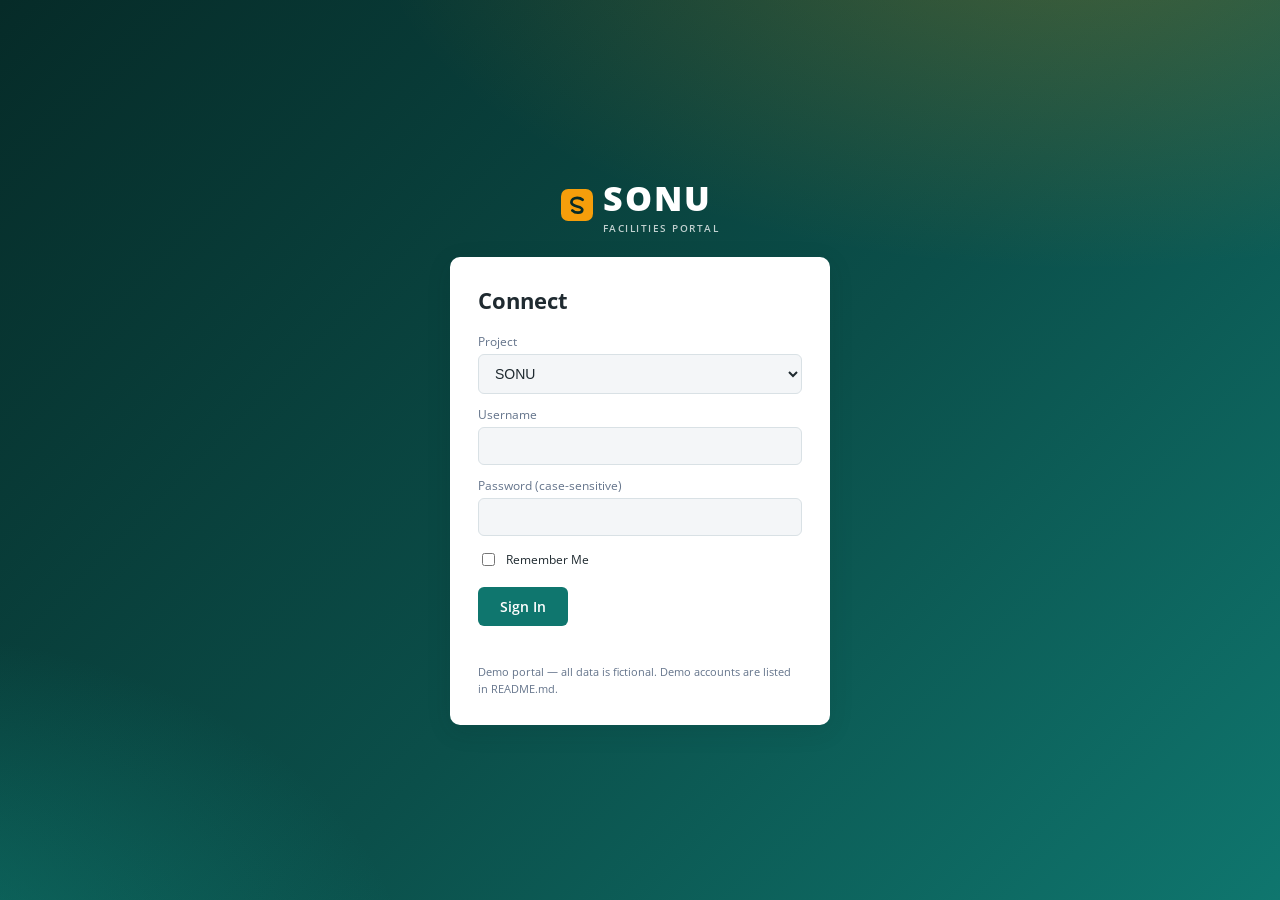
==== index.html @ e7ce3eee "SONU Facilities Portal: front-end, Node/SQLite backend, admin module, Docker - Contractor facilities" ====
<!doctype html>
<html lang="en">
<head>
<meta charset="utf-8">
<meta name="viewport" content="width=device-width, initial-scale=1">
<title>SONU Facilities Portal — Sign In</title>
<link rel="icon" href="assets/favicon.svg" type="image/svg+xml">
<link rel="preconnect" href="https://fonts.googleapis.com">
<link href="https://fonts.googleapis.com/css2?family=Open+Sans:wght@400;600;700;800&display=swap" rel="stylesheet">
<link rel="stylesheet" href="css/sonu.css">
<script>try{var t=localStorage.getItem('sonu_theme');if(t)document.documentElement.dataset.theme=t;}catch(e){}</script>
</head>
<body>
<div class="login-page">
  <div class="login-wrap">
    <div class="brand">
      <svg viewBox="0 0 40 40"><rect width="40" height="40" rx="9" fill="#f59e0b"/><path d="M27 13.5c-1.6-1.6-4-2.5-6.8-2.5-4.2 0-7.2 2.2-7.2 5.6 0 6.6 13.6 4 13.6 9.4 0 2.2-2.2 3.6-5.4 3.6-2.8 0-5.2-1-7-2.8" fill="none" stroke="#062b28" stroke-width="3.4" stroke-linecap="round"/></svg>
      <span>SONU<small>FACILITIES PORTAL</small></span>
    </div>
    <form class="login-card" id="loginForm" autocomplete="on">
      <h1>Connect</h1>
      <label for="project">Project</label>
      <select id="project"><option value="SONU">SONU</option><option value="SONU-TRAINING">SONU Training</option></select>
      <label for="username">Username</label>
      <input id="username" autocomplete="username" required>
      <label for="password">Password (case-sensitive)</label>
      <input id="password" type="password" autocomplete="current-password" required>
      <label class="remember"><input type="checkbox" id="remember"> Remember Me</label>
      <button class="btn-primary" type="submit">Sign In</button>
      <div class="err" id="err"></div>
      <div class="hint">Demo portal — all data is fictional. Demo accounts are listed in README.md.</div>
    </form>
  </div>
</div>
<script src="js/data.js"></script>
<script>
document.getElementById('loginForm').addEventListener('submit', function (e) {
  e.preventDefault();
  var u = document.getElementById('username').value.trim(), p = document.getElementById('password').value;
  var r = DB.login(u, p, document.getElementById('project').value);
  if (!r.ok) { document.getElementById('err').textContent = (r.body && r.body.error) || 'Sign-in failed.'; return; }
  sessionStorage.setItem('sonu_user', JSON.stringify(r.body.user));
  try { if (document.getElementById('remember').checked) localStorage.setItem('sonu_remember', r.body.user.username); else localStorage.removeItem('sonu_remember'); } catch (e) {}
  location.href = 'app.html';
});
try { var rem = localStorage.getItem('sonu_remember'); if (rem) { document.getElementById('username').value = rem; document.getElementById('remember').checked = true; } } catch (e) {}
fetch('/api/auth/me').then(function (r) { if (r.ok) location.replace('app.html'); }).catch(function () {});
</script>
</body>
</html>
---- css/sonu.css ----
/* SONU Facilities Portal — design tokens + components */
:root {
  --brand: #0f766e;          /* teal */
  --brand-dark: #0b4f4a;
  --brand-ink: #062b28;      /* sidebar */
  --brand-ink-2: #0a3b37;
  --accent: #f59e0b;         /* amber (primary filter button) */
  --bg: #f4f6f8;
  --panel: #ffffff;
  --panel-head: #e3eef0;
  --line: #d9e1e5;
  --text: #1f2a30;
  --muted: #64748b;
  --link: #0e7490;
  --danger: #dc2626;
  --warn: #ea8a0c;
  --info: #2563eb;
  --ok: #16a34a;
  --row-hover: #f0f9f8;
  --radius: 6px;
  --shadow: 0 6px 24px rgba(6, 43, 40, .12);
  --font: "Open Sans", "Segoe UI", system-ui, -apple-system, sans-serif;
}
@media (prefers-color-scheme: dark) {
  :root:not([data-theme="light"]) {
    --bg: #0e1517; --panel: #152024; --panel-head: #1c2d31; --line: #2a3b40;
    --text: #e2e8ea; --muted: #94a3ab; --link: #5eead4; --row-hover: #1b2a2e;
  }
}
:root[data-theme="dark"] {
  --bg: #0e1517; --panel: #152024; --panel-head: #1c2d31; --line: #2a3b40;
  --text: #e2e8ea; --muted: #94a3ab; --link: #5eead4; --row-hover: #1b2a2e;
}

* { box-sizing: border-box; }
html, body { margin: 0; height: 100%; }
body { font-family: var(--font); font-size: 13px; color: var(--text); background: var(--bg); }
a { color: var(--link); text-decoration: none; cursor: pointer; }
a:hover { text-decoration: underline; }
button { font-family: inherit; }

/* ---------- Brand mark ---------- */
.brand { display: flex; align-items: center; gap: 10px; color: #fff; font-weight: 800; letter-spacing: 2px; font-size: 26px; }
.brand svg { width: 32px; height: 32px; flex: none; }
.brand small { display: block; font-size: 10px; letter-spacing: 1.5px; font-weight: 600; opacity: .75; }

/* ---------- Login ---------- */
.login-page {
  min-height: 100%; display: flex; align-items: center; justify-content: center; padding: 24px 16px;
  background:
    radial-gradient(1200px 600px at 85% -10%, rgba(245,158,11,.25), transparent 60%),
    radial-gradient(900px 600px at -10% 110%, rgba(20,184,166,.35), transparent 60%),
    linear-gradient(135deg, #062b28 0%, #0b4f4a 55%, #0f766e 100%);
}
.login-wrap { width: 100%; max-width: 380px; }
.login-wrap .brand { justify-content: center; margin-bottom: 22px; font-size: 34px; }
.login-card { background: var(--panel); border-radius: 10px; padding: 28px; box-shadow: var(--shadow); }
.login-card h1 { margin: 0 0 18px; font-size: 22px; }
.login-card label { display: block; font-size: 12px; color: var(--muted); margin: 12px 0 4px; }
.login-card input, .login-card select { width: 100%; padding: 10px 12px; border: 1px solid var(--line); border-radius: var(--radius); background: var(--bg); color: var(--text); font-size: 14px; }
.login-card .remember { display: flex; gap: 8px; align-items: center; margin: 14px 0 18px; color: var(--text); }
.login-card .remember input { width: auto; }
.login-card .err { color: var(--danger); font-size: 12px; min-height: 16px; margin-top: 8px; }
.login-card .hint { color: var(--muted); font-size: 11px; margin-top: 14px; line-height: 1.5; }
.btn-primary { background: var(--brand); color: #fff; border: 0; border-radius: var(--radius); padding: 10px 22px; font-weight: 600; cursor: pointer; font-size: 14px; }
.btn-primary:hover { background: var(--brand-dark); }

/* ---------- Shell ---------- */
.shell { display: flex; height: 100vh; overflow: hidden; }
.sidebar { width: 220px; flex: none; background: var(--brand-ink); color: #dbeae8; display: flex; flex-direction: column; position: relative; z-index: 30; transition: width .2s; }
.sidebar .brand { padding: 14px 16px; font-size: 24px; }
.side-nav { flex: 1; overflow-y: auto; padding-top: 6px; }
.side-item { display: flex; align-items: center; gap: 12px; padding: 11px 16px; cursor: pointer; font-weight: 600; font-size: 13px; color: #e6f2f0; border-left: 3px solid transparent; }
.side-item:hover { background: var(--brand-ink-2); }
.side-item.active { background: var(--brand); border-left-color: var(--accent); }
.side-item .ico { width: 18px; height: 18px; flex: none; opacity: .9; }
.side-item .lbl { flex: 1; line-height: 1.25; }
.side-item .chev { opacity: .6; }
.side-foot { border-top: 1px solid rgba(255,255,255,.08); }
.side-foot button { width: 100%; background: var(--brand-ink-2); color: #fff; border: 0; padding: 12px; cursor: pointer; font-size: 16px; }
.shell.collapsed .sidebar { width: 58px; }
.shell.collapsed .sidebar .lbl, .shell.collapsed .sidebar .chev, .shell.collapsed .sidebar .brand span { display: none; }

/* drawers */
.drawer { position: absolute; top: 0; bottom: 0; left: 100%; width: 280px; background: #eef3f4; color: var(--text); box-shadow: var(--shadow); display: none; flex-direction: column; overflow-y: auto; }
.drawer.open { display: flex; }
.drawer.tasks { left: calc(100% + 280px); background: var(--panel); width: 300px; }
.drawer h3 { margin: 0; padding: 18px 16px 10px; font-size: 13px; color: var(--muted); font-weight: 600; }
.drawer .d-item { display: flex; align-items: center; gap: 10px; padding: 10px 16px; cursor: pointer; }
.drawer .d-item:hover, .drawer .d-item.active { background: #fff; }
.drawer .d-item .sq { width: 12px; height: 12px; border-radius: 2px; background: var(--accent); flex: none; }
.drawer .d-item .t { flex: 1; }
.drawer .t-group { padding: 14px 16px 4px; font-size: 11px; font-weight: 700; text-transform: uppercase; letter-spacing: .5px; color: var(--muted); }
.drawer .t-item { display: flex; align-items: center; gap: 10px; padding: 8px 16px; cursor: pointer; }
.drawer .t-item:hover { background: var(--row-hover); }
.drawer .t-item .tico { width: 26px; height: 26px; border-radius: 4px; background: #5b9bd5; color: #fff; display: grid; place-items: center; flex: none; font-size: 13px; }
.drawer .t-item .t { flex: 1; }
.drawer .star { background: none; border: 0; cursor: pointer; font-size: 16px; color: #b8c2c8; padding: 0 2px; }
.drawer .star.on { color: var(--accent); }
.drawer .search-box { margin: 0 16px 8px; padding: 9px 10px; border: 1px solid var(--line); border-radius: var(--radius); width: calc(100% - 32px); }
.drawer .empty { padding: 10px 16px; color: var(--muted); }
:root[data-theme="dark"] .drawer, :root:not([data-theme="light"]) .drawer { }
@media (prefers-color-scheme: dark) { :root:not([data-theme="light"]) .drawer { background: #1a272b; } :root:not([data-theme="light"]) .drawer .d-item:hover, :root:not([data-theme="light"]) .drawer .d-item.active { background: var(--panel); } }

.main { flex: 1; display: flex; flex-direction: column; min-width: 0; }
.topbar { height: 56px; flex: none; background: var(--panel); border-bottom: 1px solid var(--line); display: flex; align-items: center; padding: 0 16px; gap: 12px; }
.topbar .crumb { flex: 1; font-size: 13px; color: var(--muted); white-space: nowrap; overflow: hidden; text-overflow: ellipsis; }
.topbar .crumb b { color: var(--text); }
.topbar .org { font-weight: 800; color: var(--brand); letter-spacing: 1px; }
.icon-btn { width: 32px; height: 32px; border-radius: 50%; border: 0; background: var(--brand); color: #fff; cursor: pointer; font-weight: 700; display: grid; place-items: center; }
.icon-btn.ghost { background: transparent; color: var(--brand); border: 2px solid var(--brand); }
.menu-pop { position: absolute; right: 12px; top: 52px; background: var(--panel); border: 1px solid var(--line); border-radius: var(--radius); box-shadow: var(--shadow); min-width: 200px; z-index: 50; display: none; }
.menu-pop.open { display: block; }
.menu-pop .who { padding: 12px 14px; border-bottom: 1px solid var(--line); }
.menu-pop .who small { color: var(--muted); display: block; }
.menu-pop a { display: block; padding: 10px 14px; color: var(--text); }
.menu-pop a:hover { background: var(--row-hover); text-decoration: none; }
.content { flex: 1; overflow: auto; position: relative; }

/* ---------- Views ---------- */
.view { padding: 0 0 24px; min-height: 100%; background: var(--panel); }
.view-head { display: flex; align-items: center; padding: 12px 16px; gap: 10px; }
.view-head h2 { margin: 0; font-size: 18px; flex: 1; }
.view-head .tools button { background: none; border: 0; color: var(--muted); cursor: pointer; font-size: 15px; padding: 2px 4px; }
.panel { border-top: 1px solid var(--line); }
.panel-head { background: var(--panel-head); display: flex; align-items: center; gap: 8px; padding: 6px 16px; min-height: 36px; flex-wrap: wrap; }
.panel-head .ttl { font-weight: 700; margin-right: 10px; }
.panel-head .sp { flex: 1; }
.btn { background: var(--panel); border: 1px solid var(--line); border-radius: 4px; padding: 5px 12px; cursor: pointer; color: var(--text); font-size: 12px; font-weight: 600; }
.btn:hover { border-color: var(--brand); color: var(--brand); }
.btn.primary { background: var(--brand); color: #fff; border-color: var(--brand); }
.btn.primary:hover { background: var(--brand-dark); color: #fff; }
.btn.accent { background: var(--accent); color: #fff; border-color: var(--accent); }
.btn.green { background: #22c55e; border-color: #22c55e; color: #fff; }
.filter-grid { display: grid; grid-template-columns: repeat(auto-fill, minmax(300px, 1fr)); gap: 8px 18px; padding: 12px 16px; }
.fld { display: flex; align-items: center; gap: 8px; }
.fld > label { width: 150px; flex: none; text-align: right; color: var(--muted); font-size: 12px; }
.fld .ctl { flex: 1; display: flex; gap: 6px; align-items: center; min-width: 0; }
.fld input, .fld select, .fld textarea { width: 100%; min-width: 0; padding: 5px 7px; border: 1px solid var(--line); border-radius: 3px; background: var(--panel); color: var(--text); font-family: inherit; font-size: 12px; }
.fld input[type=checkbox] { width: auto; }
.fld .ro { padding: 5px 0; font-weight: 600; }
.fld .req { color: var(--danger); }
.legend { padding: 8px 16px; font-weight: 700; line-height: 1.6; }
.legend .r { color: var(--danger); } .legend .o { color: var(--warn); } .legend .b { color: var(--info); }
.index-bar { padding: 6px 16px; font-size: 12px; }
.index-bar a { margin-right: 6px; font-weight: 700; }
.index-bar a.on { color: var(--text); text-decoration: underline; }
.index-bar sup { color: var(--muted); font-weight: 400; }
.grid-wrap { overflow: auto; max-height: 62vh; }
table.grid { width: 100%; border-collapse: collapse; font-size: 12px; }
table.grid th { position: sticky; top: 0; background: var(--panel); text-align: left; padding: 8px 10px 4px; font-weight: 700; border-bottom: 1px solid var(--line); white-space: nowrap; cursor: pointer; z-index: 1; vertical-align: bottom; }
table.grid tr.frow th { top: 32px; padding: 4px 10px 8px; cursor: default; }
table.grid th input { width: 100%; min-width: 70px; padding: 4px; border: 1px solid var(--line); border-radius: 3px; background: var(--panel); color: var(--text); }
table.grid td { padding: 8px 10px; border-bottom: 1px solid var(--line); white-space: nowrap; max-width: 320px; overflow: hidden; text-overflow: ellipsis; }
table.grid td.num { text-align: right; }
table.grid tbody tr:hover { background: var(--row-hover); }
table.grid tr.row-red td { color: var(--danger); }
table.grid tr.row-orange td { color: var(--warn); }
table.grid tr.row-blue td { color: var(--info); }
table.grid tr.row-green td { background: rgba(34,197,94,.12); }
table.grid .acts a { margin-right: 14px; }
.badge { display: inline-block; padding: 2px 8px; border-radius: 10px; font-size: 11px; font-weight: 700; background: #e2e8f0; color: #334155; }
.badge.ok { background: #dcfce7; color: #166534; } .badge.warn { background: #fef3c7; color: #92400e; }
.badge.bad { background: #fee2e2; color: #991b1b; } .badge.info { background: #dbeafe; color: #1e40af; }
.pager { display: flex; gap: 12px; align-items: center; padding: 8px 16px; font-size: 12px; color: var(--muted); }
.pager a { font-weight: 700; }
.pager a.dis { color: var(--muted); pointer-events: none; }
.noresults { padding: 18px 16px; color: var(--muted); }

/* tabs */
.tabs { display: flex; background: var(--panel-head); border-bottom: 1px solid var(--line); overflow-x: auto; }
.tabs .tab { padding: 10px 18px; cursor: pointer; font-weight: 600; color: var(--muted); border-bottom: 3px solid transparent; white-space: nowrap; }
.tabs .tab.on { background: var(--panel); color: var(--text); border-bottom-color: var(--accent); }
.tabs .tab.dis { opacity: .45; cursor: not-allowed; }

/* form */
.form-sec .panel-head { margin-top: 0; }
.form-grid { display: grid; grid-template-columns: repeat(auto-fill, minmax(340px, 1fr)); gap: 10px 24px; padding: 14px 16px; }
.form-grid .fld.wide { grid-column: 1 / -1; }
.form-grid textarea { min-height: 70px; }

/* charts */
.chart-box { padding: 16px; height: 460px; position: relative; }
.kpis { display: grid; grid-template-columns: repeat(auto-fill, minmax(170px, 1fr)); gap: 12px; padding: 16px; }
.kpi { border: 1px solid var(--line); border-radius: 8px; padding: 14px; }
.kpi b { display: block; font-size: 24px; color: var(--brand); }
.kpi span { color: var(--muted); font-size: 12px; }

/* home */
.home-bar { display: flex; flex-wrap: wrap; gap: 8px; padding: 14px 16px 10px; background: var(--panel); }
.home-bar select { padding: 7px 10px; border: 1px solid var(--line); border-radius: 3px; min-width: 130px; background: var(--panel); color: var(--text); }
.home-bar .btn { padding: 7px 12px; }
#map { height: 300px; }
.catalog { display: grid; grid-template-columns: repeat(auto-fill, minmax(220px, 1fr)); gap: 14px; padding: 16px; }
.cat-card { border: 1px solid var(--line); border-radius: 10px; padding: 18px; cursor: pointer; background: var(--panel); transition: .15s; }
.cat-card:hover { border-color: var(--brand); box-shadow: var(--shadow); }
.cat-card .ci { width: 42px; height: 42px; border-radius: 10px; background: var(--brand); color: #fff; display: grid; place-items: center; font-size: 20px; margin-bottom: 10px; }
.cat-card h4 { margin: 0 0 6px; font-size: 14px; }
.cat-card p { margin: 0; color: var(--muted); font-size: 12px; line-height: 1.5; }

/* modal + toast */
.modal-bg { position: fixed; inset: 0; background: rgba(4, 20, 18, .5); display: flex; align-items: flex-start; justify-content: center; z-index: 100; padding: 40px 16px; overflow: auto; }
.modal { background: var(--panel); border-radius: 8px; width: 100%; max-width: 860px; box-shadow: var(--shadow); }
.modal .m-head { display: flex; align-items: center; padding: 12px 16px; border-bottom: 1px solid var(--line); }
.modal .m-head h3 { margin: 0; flex: 1; font-size: 16px; }
.modal .m-head button { background: none; border: 0; font-size: 20px; cursor: pointer; color: var(--muted); }
.modal .m-foot { display: flex; justify-content: flex-end; gap: 8px; padding: 12px 16px; border-top: 1px solid var(--line); }
.detail-grid { display: grid; grid-template-columns: repeat(auto-fill, minmax(260px, 1fr)); gap: 0 20px; padding: 12px 16px; }
.detail-grid div { padding: 7px 0; border-bottom: 1px dashed var(--line); display: flex; gap: 8px; }
.detail-grid span { color: var(--muted); width: 140px; flex: none; }
.toast { position: fixed; bottom: 20px; right: 20px; background: var(--brand-ink); color: #fff; padding: 12px 18px; border-radius: 6px; box-shadow: var(--shadow); z-index: 200; animation: tin .2s; }
.toast.err { background: var(--danger); }
@keyframes tin { from { transform: translateY(10px); opacity: 0; } }

/* responsive */
@media (max-width: 760px) {
  .sidebar { position: fixed; left: 0; top: 0; bottom: 0; transform: translateX(-100%); transition: transform .2s; }
  .shell.mob-open .sidebar { transform: none; }
  .drawer, .drawer.tasks { left: 0; width: 100%; z-index: 2; }
  .shell.collapsed .sidebar { width: 220px; }
  .mob-only { display: grid !important; }
  .fld { flex-direction: column; align-items: stretch; }
  .fld > label { width: auto; text-align: left; }
  .filter-grid, .form-grid { grid-template-columns: 1fr; }
}
.mob-only { display: none !important; }
@media print { .sidebar, .topbar, .view-head .tools, .panel-head .btn { display: none !important; } .grid-wrap { max-height: none; } }
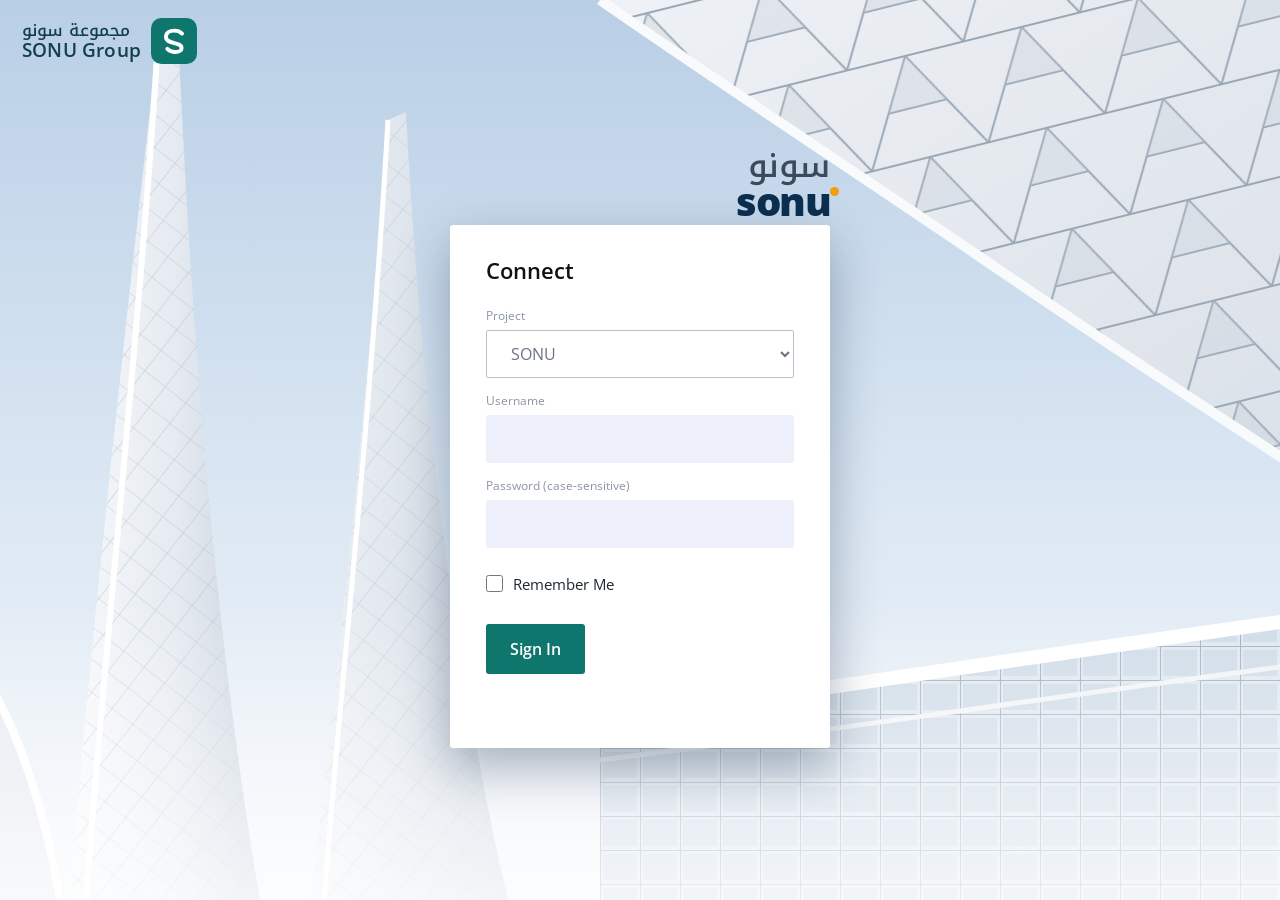
==== commit 2ea0943e: "Redesign sign-in page in the reference portal's layout Full-bleed architectural background (original" ====
--- a/index.html
+++ b/index.html
@@ -6,16 +6,22 @@
 <title>SONU Facilities Portal — Sign In</title>
 <link rel="icon" href="assets/favicon.svg" type="image/svg+xml">
 <link rel="preconnect" href="https://fonts.googleapis.com">
-<link href="https://fonts.googleapis.com/css2?family=Open+Sans:wght@400;600;700;800&display=swap" rel="stylesheet">
+<link href="https://fonts.googleapis.com/css2?family=Open+Sans:wght@400;600;700;800&family=Noto+Kufi+Arabic:wght@500;700&display=swap" rel="stylesheet">
 <link rel="stylesheet" href="css/sonu.css">
 <script>try{var t=localStorage.getItem('sonu_theme');if(t)document.documentElement.dataset.theme=t;}catch(e){}</script>
 </head>
 <body>
 <div class="login-page">
+  <!-- organisation mark, top-left -->
+  <div class="login-org">
+    <div class="org-text"><span class="ar">مجموعة سونو</span><span class="en">SONU Group</span></div>
+    <svg viewBox="0 0 40 40" aria-hidden="true"><rect width="40" height="40" rx="9" fill="#0f766e"/><path d="M27 13.5c-1.6-1.6-4-2.5-6.8-2.5-4.2 0-7.2 2.2-7.2 5.6 0 6.6 13.6 4 13.6 9.4 0 2.2-2.2 3.6-5.4 3.6-2.8 0-5.2-1-7-2.8" fill="none" stroke="#fff" stroke-width="3.4" stroke-linecap="round"/></svg>
+  </div>
   <div class="login-wrap">
-    <div class="brand">
-      <svg viewBox="0 0 40 40"><rect width="40" height="40" rx="9" fill="#f59e0b"/><path d="M27 13.5c-1.6-1.6-4-2.5-6.8-2.5-4.2 0-7.2 2.2-7.2 5.6 0 6.6 13.6 4 13.6 9.4 0 2.2-2.2 3.6-5.4 3.6-2.8 0-5.2-1-7-2.8" fill="none" stroke="#062b28" stroke-width="3.4" stroke-linecap="round"/></svg>
-      <span>SONU<small>FACILITIES PORTAL</small></span>
+    <!-- product logo above the card (Arabic over Latin) -->
+    <div class="login-product" aria-label="SONU">
+      <span class="ar">سونو</span>
+      <span class="en">sonu<i></i></span>
     </div>
     <form class="login-card" id="loginForm" autocomplete="on">
       <h1>Connect</h1>
@@ -28,7 +34,6 @@
       <label class="remember"><input type="checkbox" id="remember"> Remember Me</label>
       <button class="btn-primary" type="submit">Sign In</button>
       <div class="err" id="err"></div>
-      <div class="hint">Demo portal — all data is fictional. Demo accounts are listed in README.md.</div>
     </form>
   </div>
 </div>
--- a/css/sonu.css
+++ b/css/sonu.css
@@ -17,6 +17,9 @@
   --info: #2563eb;
   --ok: #16a34a;
   --row-hover: #f0f9f8;
+  --drawer: #eef3f4;         /* process drawer */
+  --drawer-hi: #ffffff;      /* hovered / active process */
+  --input-bg: #ffffff;
   --radius: 6px;
   --shadow: 0 6px 24px rgba(6, 43, 40, .12);
   --font: "Open Sans", "Segoe UI", system-ui, -apple-system, sans-serif;
@@ -25,11 +28,13 @@
   :root:not([data-theme="light"]) {
     --bg: #0e1517; --panel: #152024; --panel-head: #1c2d31; --line: #2a3b40;
     --text: #e2e8ea; --muted: #94a3ab; --link: #5eead4; --row-hover: #1b2a2e;
+    --drawer: #1a272b; --drawer-hi: #23363b; --input-bg: #0f191c;
   }
 }
 :root[data-theme="dark"] {
   --bg: #0e1517; --panel: #152024; --panel-head: #1c2d31; --line: #2a3b40;
   --text: #e2e8ea; --muted: #94a3ab; --link: #5eead4; --row-hover: #1b2a2e;
+    --drawer: #1a272b; --drawer-hi: #23363b; --input-bg: #0f191c;
 }
 
 * { box-sizing: border-box; }
@@ -45,25 +50,38 @@
 .brand small { display: block; font-size: 10px; letter-spacing: 1.5px; font-weight: 600; opacity: .75; }
 
 /* ---------- Login ---------- */
+/* Layout follows the reference sign-in: full-bleed architecture photo, org mark top-left,
+   product logo above a white "Connect" card. Always light, like the reference. */
 .login-page {
-  min-height: 100%; display: flex; align-items: center; justify-content: center; padding: 24px 16px;
-  background:
-    radial-gradient(1200px 600px at 85% -10%, rgba(245,158,11,.25), transparent 60%),
-    radial-gradient(900px 600px at -10% 110%, rgba(20,184,166,.35), transparent 60%),
-    linear-gradient(135deg, #062b28 0%, #0b4f4a 55%, #0f766e 100%);
-}
-.login-wrap { width: 100%; max-width: 380px; }
-.login-wrap .brand { justify-content: center; margin-bottom: 22px; font-size: 34px; }
-.login-card { background: var(--panel); border-radius: 10px; padding: 28px; box-shadow: var(--shadow); }
-.login-card h1 { margin: 0 0 18px; font-size: 22px; }
-.login-card label { display: block; font-size: 12px; color: var(--muted); margin: 12px 0 4px; }
-.login-card input, .login-card select { width: 100%; padding: 10px 12px; border: 1px solid var(--line); border-radius: var(--radius); background: var(--bg); color: var(--text); font-size: 14px; }
-.login-card .remember { display: flex; gap: 8px; align-items: center; margin: 14px 0 18px; color: var(--text); }
-.login-card .remember input { width: auto; }
-.login-card .err { color: var(--danger); font-size: 12px; min-height: 16px; margin-top: 8px; }
-.login-card .hint { color: var(--muted); font-size: 11px; margin-top: 14px; line-height: 1.5; }
-.btn-primary { background: var(--brand); color: #fff; border: 0; border-radius: var(--radius); padding: 10px 22px; font-weight: 600; cursor: pointer; font-size: 14px; }
+  position: relative; min-height: 100vh; display: flex; align-items: center; justify-content: center; padding: 120px 16px 48px;
+  background: #dbe7f3 url("../assets/login-bg.svg") center / cover no-repeat; color: #1f2a30;
+}
+.login-org { position: absolute; top: 18px; left: 22px; display: flex; align-items: center; gap: 10px; }
+.login-org svg { width: 46px; height: 46px; }
+.login-org .org-text { display: flex; flex-direction: column; line-height: 1.1; color: #12404a; }
+.login-org .ar { font-family: "Noto Kufi Arabic", sans-serif; font-size: 17px; font-weight: 500; }
+.login-org .en { font-size: 19px; font-weight: 600; letter-spacing: .2px; }
+.login-wrap { width: 100%; max-width: 380px; position: relative; }
+.login-product { position: absolute; right: 0; bottom: calc(100% + 4px); display: flex; flex-direction: column; align-items: flex-end; line-height: 1; }
+.login-product .ar { font-family: "Noto Kufi Arabic", sans-serif; font-size: 34px; font-weight: 500; color: #3d4a5a; }
+.login-product .en { font-size: 40px; font-weight: 800; color: #0b2e4f; letter-spacing: -1.5px; margin-top: -2px; position: relative; }
+.login-product .en i { position: absolute; right: -9px; top: 6px; width: 9px; height: 9px; border-radius: 50%; background: #f59e0b; }
+.login-card { background: #fff; border-radius: 3px; padding: 30px 36px 46px; box-shadow: 0 18px 50px rgba(20, 40, 70, .35); color: #1f2a30; }
+.login-card h1 { margin: 0 0 22px; font-size: 22px; font-weight: 600; color: #111; }
+.login-card label { display: block; font-size: 12px; color: #8b95a3; margin: 14px 0 6px; }
+.login-card select { width: 100%; height: 48px; padding: 0 20px; border: 1px solid #b9c1cc; border-radius: 2px; background: #fff; color: #6b7280; font-size: 16px; font-family: inherit; }
+.login-card input:not([type=checkbox]) { width: 100%; height: 48px; padding: 0 20px; border: 1px solid transparent; border-radius: 2px; background: #eef1fb; color: #111; font-size: 16px; font-family: inherit; }
+.login-card input:not([type=checkbox]):focus, .login-card select:focus { outline: none; border-color: var(--brand); background: #fff; }
+.login-card .remember { display: flex; gap: 10px; align-items: center; margin: 26px 0 30px; color: #1f2a30; font-size: 15px; }
+.login-card .remember input { width: 17px; height: 17px; margin: 0; accent-color: var(--brand); }
+.login-card .err { color: var(--danger); font-size: 13px; min-height: 16px; margin-top: 12px; }
+.btn-primary { background: var(--brand); color: #fff; border: 0; border-radius: 3px; padding: 14px 24px; font-weight: 600; cursor: pointer; font-size: 16px; }
 .btn-primary:hover { background: var(--brand-dark); }
+@media (max-width: 520px) {
+  .login-org .en { font-size: 16px; } .login-org svg { width: 38px; height: 38px; }
+  .login-card { padding: 26px 22px 34px; }
+  .login-product .ar { font-size: 26px; } .login-product .en { font-size: 32px; }
+}
 
 /* ---------- Shell ---------- */
 .shell { display: flex; height: 100vh; overflow: hidden; }
@@ -75,35 +93,42 @@
 .side-item.active { background: var(--brand); border-left-color: var(--accent); }
 .side-item .ico { width: 18px; height: 18px; flex: none; opacity: .9; }
 .side-item .lbl { flex: 1; line-height: 1.25; }
-.side-item .chev { opacity: .6; }
+.side-item .chev { opacity: .6; width: 10px; }
+.side-item .chev::before { content: "\203A"; }
+.side-item.active .chev::before { content: "\2039"; }
+/* dim the page while a menu drawer is open (click to close) */
+.nav-overlay { display: none; position: fixed; inset: 0; background: rgba(8, 20, 24, .45); z-index: 25; }
+.shell.drawer-open .nav-overlay { display: block; }
 .side-foot { border-top: 1px solid rgba(255,255,255,.08); }
 .side-foot button { width: 100%; background: var(--brand-ink-2); color: #fff; border: 0; padding: 12px; cursor: pointer; font-size: 16px; }
 .shell.collapsed .sidebar { width: 58px; }
 .shell.collapsed .sidebar .lbl, .shell.collapsed .sidebar .chev, .shell.collapsed .sidebar .brand span { display: none; }
 
 /* drawers */
-.drawer { position: absolute; top: 0; bottom: 0; left: 100%; width: 280px; background: #eef3f4; color: var(--text); box-shadow: var(--shadow); display: none; flex-direction: column; overflow-y: auto; }
+.drawer { position: absolute; top: 0; bottom: 0; left: 100%; width: 280px; background: var(--drawer); color: var(--text); box-shadow: var(--shadow); display: none; flex-direction: column; overflow-y: auto; }
 .drawer.open { display: flex; }
 .drawer.tasks { left: calc(100% + 280px); background: var(--panel); width: 300px; }
 .drawer h3 { margin: 0; padding: 18px 16px 10px; font-size: 13px; color: var(--muted); font-weight: 600; }
 .drawer .d-item { display: flex; align-items: center; gap: 10px; padding: 10px 16px; cursor: pointer; }
-.drawer .d-item:hover, .drawer .d-item.active { background: #fff; }
+.drawer .d-item:hover, .drawer .d-item.active { background: var(--drawer-hi); }
 .drawer .d-item .sq { width: 12px; height: 12px; border-radius: 2px; background: var(--accent); flex: none; }
 .drawer .d-item .t { flex: 1; }
-.drawer .t-group { padding: 14px 16px 4px; font-size: 11px; font-weight: 700; text-transform: uppercase; letter-spacing: .5px; color: var(--muted); }
-.drawer .t-item { display: flex; align-items: center; gap: 10px; padding: 8px 16px; cursor: pointer; }
+.drawer .t-group { padding: 22px 16px 8px; font-size: 13px; font-weight: 400; color: var(--muted); }
+.drawer h3.ttl { color: var(--text); font-size: 14px; font-weight: 700; padding-bottom: 12px; }
+.drawer .shortcuts.has { border-bottom: 1px solid var(--line); padding-bottom: 10px; margin-bottom: 4px; }
+.drawer .d-item .arr { color: var(--muted); }
+.drawer .t-item { display: flex; align-items: center; gap: 12px; padding: 7px 16px; cursor: pointer; line-height: 1.3; }
 .drawer .t-item:hover { background: var(--row-hover); }
-.drawer .t-item .tico { width: 26px; height: 26px; border-radius: 4px; background: #5b9bd5; color: #fff; display: grid; place-items: center; flex: none; font-size: 13px; }
+.drawer .t-item .tico { width: 26px; height: 26px; border-radius: 4px; background: #5b9bd5; color: #fff; display: grid; place-items: center; flex: none; }
+.drawer .t-item .tico svg { width: 18px; height: 18px; }
 .drawer .t-item .t { flex: 1; }
 .drawer .star { background: none; border: 0; cursor: pointer; font-size: 16px; color: #b8c2c8; padding: 0 2px; }
 .drawer .star.on { color: var(--accent); }
-.drawer .search-box { margin: 0 16px 8px; padding: 9px 10px; border: 1px solid var(--line); border-radius: var(--radius); width: calc(100% - 32px); }
+.drawer .search-box { margin: 0 16px 8px; padding: 9px 10px; border: 1px solid var(--line); border-radius: var(--radius); width: calc(100% - 32px); background: var(--input-bg); color: var(--text); }
 .drawer .empty { padding: 10px 16px; color: var(--muted); }
-:root[data-theme="dark"] .drawer, :root:not([data-theme="light"]) .drawer { }
-@media (prefers-color-scheme: dark) { :root:not([data-theme="light"]) .drawer { background: #1a272b; } :root:not([data-theme="light"]) .drawer .d-item:hover, :root:not([data-theme="light"]) .drawer .d-item.active { background: var(--panel); } }
 
 .main { flex: 1; display: flex; flex-direction: column; min-width: 0; }
-.topbar { height: 56px; flex: none; background: var(--panel); border-bottom: 1px solid var(--line); display: flex; align-items: center; padding: 0 16px; gap: 12px; }
+.topbar { height: 56px; flex: none; position: relative; z-index: 20; background: var(--panel); border-bottom: 1px solid var(--line); display: flex; align-items: center; padding: 0 16px; gap: 12px; }
 .topbar .crumb { flex: 1; font-size: 13px; color: var(--muted); white-space: nowrap; overflow: hidden; text-overflow: ellipsis; }
 .topbar .crumb b { color: var(--text); }
 .topbar .org { font-weight: 800; color: var(--brand); letter-spacing: 1px; }
@@ -115,7 +140,8 @@
 .menu-pop .who small { color: var(--muted); display: block; }
 .menu-pop a { display: block; padding: 10px 14px; color: var(--text); }
 .menu-pop a:hover { background: var(--row-hover); text-decoration: none; }
-.content { flex: 1; overflow: auto; position: relative; }
+/* isolation keeps Leaflet's high z-index panes (400–1000) inside the content area, below the sidebar drawers */
+.content { flex: 1; overflow: auto; position: relative; isolation: isolate; z-index: 0; }
 
 /* ---------- Views ---------- */
 .view { padding: 0 0 24px; min-height: 100%; background: var(--panel); }
@@ -187,10 +213,19 @@
 .kpi span { color: var(--muted); font-size: 12px; }
 
 /* home */
-.home-bar { display: flex; flex-wrap: wrap; gap: 8px; padding: 14px 16px 10px; background: var(--panel); }
-.home-bar select { padding: 7px 10px; border: 1px solid var(--line); border-radius: 3px; min-width: 130px; background: var(--panel); color: var(--text); }
-.home-bar .btn { padding: 7px 12px; }
-#map { height: 300px; }
+.home-bar { display: flex; flex-wrap: wrap; align-items: center; gap: 8px 10px; padding: 28px 16px 26px; background: var(--panel); }
+.home-bar input { width: 140px; padding: 6px 8px; border: 1px solid var(--line); border-radius: 2px; background: var(--panel); color: var(--text); font-size: 12px; font-family: inherit; }
+.home-bar input::placeholder { color: var(--muted); text-transform: uppercase; }
+.home-bar .btn { padding: 6px 12px; font-weight: 400; background: var(--panel-head); border-color: transparent; }
+.home-bar .btn.accent { background: var(--accent); color: #fff; font-weight: 600; }
+.home-panel .panel-head { min-height: 38px; }
+.icon-plain { background: none; border: 0; padding: 2px 4px; cursor: pointer; display: grid; place-items: center; }
+#map { height: 360px; }
+#bldList .panel { border-top: 0; }
+#bldList .panel > .panel-head { display: none; }
+/* drag handle between home panels (resizes the map) */
+.splitter { height: 10px; cursor: row-resize; background: var(--panel); border-top: 1px solid var(--line); display: grid; place-items: center; touch-action: none; }
+.splitter::before { content: ""; width: 34px; height: 4px; border-top: 2px dotted var(--muted); border-bottom: 2px dotted var(--muted); opacity: .6; }
 .catalog { display: grid; grid-template-columns: repeat(auto-fill, minmax(220px, 1fr)); gap: 14px; padding: 16px; }
 .cat-card { border: 1px solid var(--line); border-radius: 10px; padding: 18px; cursor: pointer; background: var(--panel); transition: .15s; }
 .cat-card:hover { border-color: var(--brand); box-shadow: var(--shadow); }
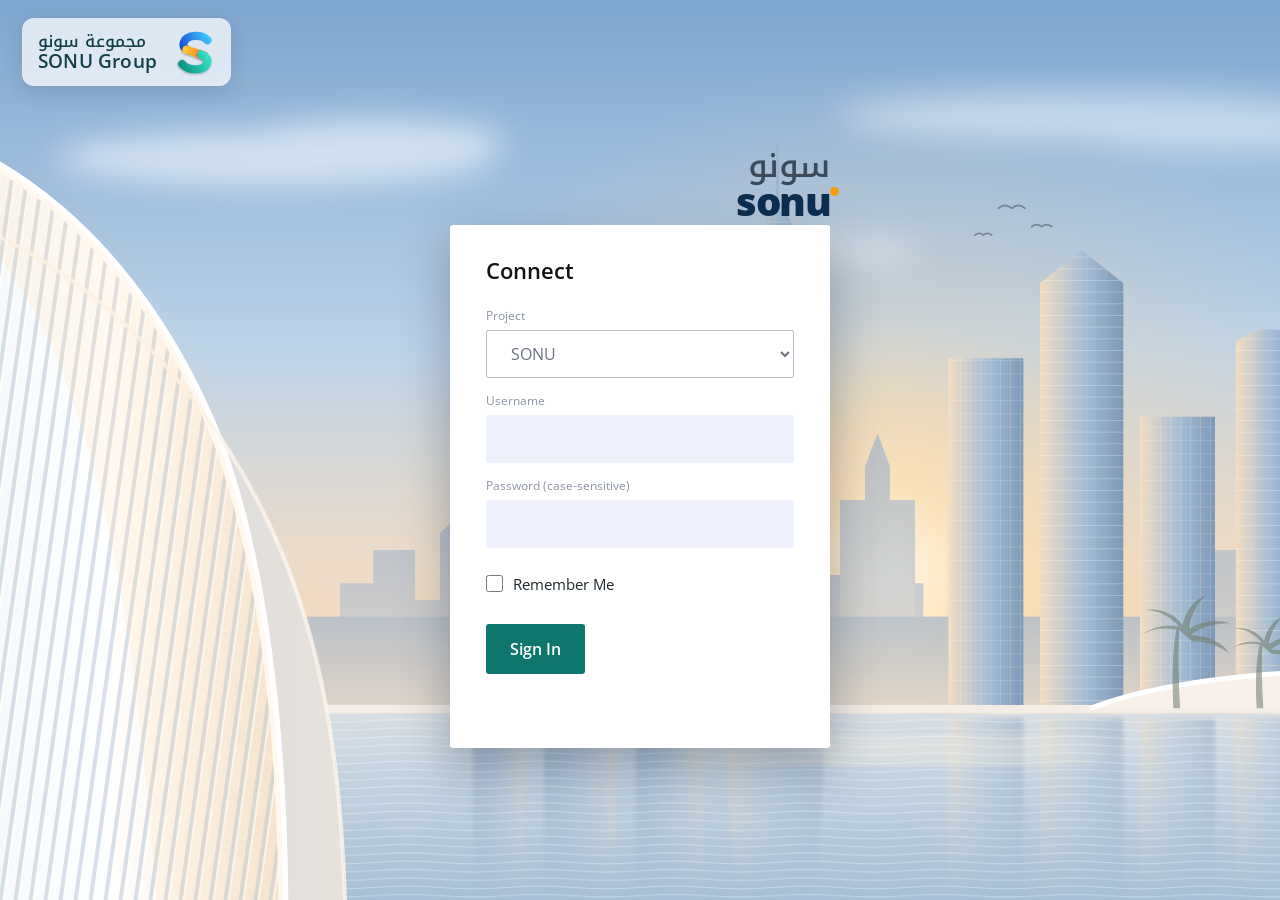
==== commit a64c7bb5: "New colourful SONU logo, favicon and app icons - Logo mark: an "S" folded from three ribbons (blue /" ====
--- a/index.html
+++ b/index.html
@@ -4,7 +4,11 @@
 <meta charset="utf-8">
 <meta name="viewport" content="width=device-width, initial-scale=1">
 <title>SONU Facilities Portal — Sign In</title>
-<link rel="icon" href="assets/favicon.svg" type="image/svg+xml">
+<link rel="icon" href="assets/favicon.svg?v=2" type="image/svg+xml">
+<link rel="icon" href="assets/favicon-32.png?v=2" sizes="32x32" type="image/png">
+<link rel="apple-touch-icon" href="assets/apple-touch-icon.png?v=2">
+<link rel="manifest" href="assets/site.webmanifest">
+<meta name="theme-color" content="#062b28">
 <link rel="preconnect" href="https://fonts.googleapis.com">
 <link href="https://fonts.googleapis.com/css2?family=Open+Sans:wght@400;600;700;800&family=Noto+Kufi+Arabic:wght@500;700&display=swap" rel="stylesheet">
 <link rel="stylesheet" href="css/sonu.css">
@@ -15,7 +19,7 @@
   <!-- organisation mark, top-left -->
   <div class="login-org">
     <div class="org-text"><span class="ar">مجموعة سونو</span><span class="en">SONU Group</span></div>
-    <svg viewBox="0 0 40 40" aria-hidden="true"><rect width="40" height="40" rx="9" fill="#0f766e"/><path d="M27 13.5c-1.6-1.6-4-2.5-6.8-2.5-4.2 0-7.2 2.2-7.2 5.6 0 6.6 13.6 4 13.6 9.4 0 2.2-2.2 3.6-5.4 3.6-2.8 0-5.2-1-7-2.8" fill="none" stroke="#fff" stroke-width="3.4" stroke-linecap="round"/></svg>
+    <img class="org-mark" src="assets/logo-mark.svg?v=2" alt="">
   </div>
   <div class="login-wrap">
     <!-- product logo above the card (Arabic over Latin) -->
--- a/css/sonu.css
+++ b/css/sonu.css
@@ -46,7 +46,7 @@
 
 /* ---------- Brand mark ---------- */
 .brand { display: flex; align-items: center; gap: 10px; color: #fff; font-weight: 800; letter-spacing: 2px; font-size: 26px; }
-.brand svg { width: 32px; height: 32px; flex: none; }
+.brand svg, .brand .brand-mark { width: 36px; height: 36px; flex: none; }
 .brand small { display: block; font-size: 10px; letter-spacing: 1.5px; font-weight: 600; opacity: .75; }
 
 /* ---------- Login ---------- */
@@ -54,10 +54,10 @@
    product logo above a white "Connect" card. Always light, like the reference. */
 .login-page {
   position: relative; min-height: 100vh; display: flex; align-items: center; justify-content: center; padding: 120px 16px 48px;
-  background: #dbe7f3 url("../assets/login-bg.svg") center / cover no-repeat; color: #1f2a30;
-}
-.login-org { position: absolute; top: 18px; left: 22px; display: flex; align-items: center; gap: 10px; }
-.login-org svg { width: 46px; height: 46px; }
+  background: #dbe7f3 url("../assets/login-bg.svg?v=4") center / cover no-repeat; color: #1f2a30;
+}
+.login-org { position: absolute; top: 18px; left: 22px; display: flex; align-items: center; gap: 12px; padding: 8px 10px 8px 16px; border-radius: 12px; background: rgba(255, 255, 255, .72); backdrop-filter: blur(6px); box-shadow: 0 6px 20px rgba(20, 40, 70, .15); }
+.login-org svg, .login-org .org-mark { width: 52px; height: 52px; }
 .login-org .org-text { display: flex; flex-direction: column; line-height: 1.1; color: #12404a; }
 .login-org .ar { font-family: "Noto Kufi Arabic", sans-serif; font-size: 17px; font-weight: 500; }
 .login-org .en { font-size: 19px; font-weight: 600; letter-spacing: .2px; }
@@ -78,7 +78,7 @@
 .btn-primary { background: var(--brand); color: #fff; border: 0; border-radius: 3px; padding: 14px 24px; font-weight: 600; cursor: pointer; font-size: 16px; }
 .btn-primary:hover { background: var(--brand-dark); }
 @media (max-width: 520px) {
-  .login-org .en { font-size: 16px; } .login-org svg { width: 38px; height: 38px; }
+  .login-org .en { font-size: 16px; } .login-org svg, .login-org .org-mark { width: 42px; height: 42px; }
   .login-card { padding: 26px 22px 34px; }
   .login-product .ar { font-size: 26px; } .login-product .en { font-size: 32px; }
 }
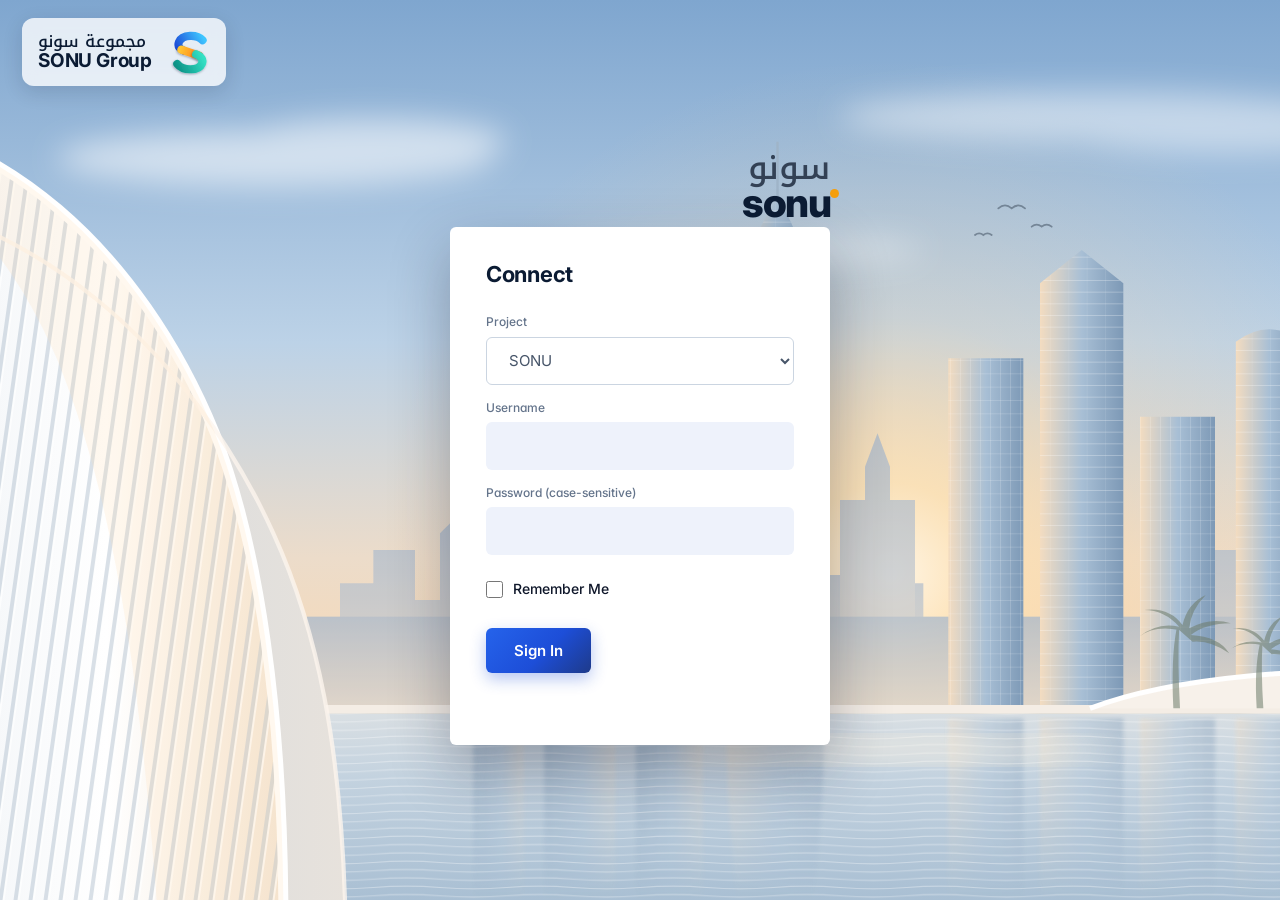
==== commit e83780f4: "Enterprise colour theme and clean URLs Theme (css/sonu.css rewritten as a design system): - Palette " ====
--- a/index.html
+++ b/index.html
@@ -4,14 +4,14 @@
 <meta charset="utf-8">
 <meta name="viewport" content="width=device-width, initial-scale=1">
 <title>SONU Facilities Portal — Sign In</title>
-<link rel="icon" href="assets/favicon.svg?v=2" type="image/svg+xml">
-<link rel="icon" href="assets/favicon-32.png?v=2" sizes="32x32" type="image/png">
-<link rel="apple-touch-icon" href="assets/apple-touch-icon.png?v=2">
-<link rel="manifest" href="assets/site.webmanifest">
-<meta name="theme-color" content="#062b28">
+<link rel="icon" href="/assets/favicon.svg?v=2" type="image/svg+xml">
+<link rel="icon" href="/assets/favicon-32.png?v=2" sizes="32x32" type="image/png">
+<link rel="apple-touch-icon" href="/assets/apple-touch-icon.png?v=2">
+<link rel="manifest" href="/assets/site.webmanifest">
+<meta name="theme-color" content="#0b1b33">
 <link rel="preconnect" href="https://fonts.googleapis.com">
-<link href="https://fonts.googleapis.com/css2?family=Open+Sans:wght@400;600;700;800&family=Noto+Kufi+Arabic:wght@500;700&display=swap" rel="stylesheet">
-<link rel="stylesheet" href="css/sonu.css">
+<link href="https://fonts.googleapis.com/css2?family=Inter:wght@400;500;600;700;800&family=Noto+Kufi+Arabic:wght@500;700&display=swap" rel="stylesheet">
+<link rel="stylesheet" href="/css/sonu.css">
 <script>try{var t=localStorage.getItem('sonu_theme');if(t)document.documentElement.dataset.theme=t;}catch(e){}</script>
 </head>
 <body>
@@ -19,7 +19,7 @@
   <!-- organisation mark, top-left -->
   <div class="login-org">
     <div class="org-text"><span class="ar">مجموعة سونو</span><span class="en">SONU Group</span></div>
-    <img class="org-mark" src="assets/logo-mark.svg?v=2" alt="">
+    <img class="org-mark" src="/assets/logo-mark.svg" width="52" height="52" alt="">
   </div>
   <div class="login-wrap">
     <!-- product logo above the card (Arabic over Latin) -->
@@ -41,7 +41,7 @@
     </form>
   </div>
 </div>
-<script src="js/data.js"></script>
+<script src="/js/data.js"></script>
 <script>
 document.getElementById('loginForm').addEventListener('submit', function (e) {
   e.preventDefault();
@@ -50,10 +50,10 @@
   if (!r.ok) { document.getElementById('err').textContent = (r.body && r.body.error) || 'Sign-in failed.'; return; }
   sessionStorage.setItem('sonu_user', JSON.stringify(r.body.user));
   try { if (document.getElementById('remember').checked) localStorage.setItem('sonu_remember', r.body.user.username); else localStorage.removeItem('sonu_remember'); } catch (e) {}
-  location.href = 'app.html';
+  location.href = '/app';
 });
 try { var rem = localStorage.getItem('sonu_remember'); if (rem) { document.getElementById('username').value = rem; document.getElementById('remember').checked = true; } } catch (e) {}
-fetch('/api/auth/me').then(function (r) { if (r.ok) location.replace('app.html'); }).catch(function () {});
+fetch('/api/auth/me').then(function (r) { if (r.ok) location.replace('/app'); }).catch(function () {});
 </script>
 </body>
 </html>
--- a/css/sonu.css
+++ b/css/sonu.css
@@ -1,262 +1,329 @@
-/* SONU Facilities Portal — design tokens + components */
+/* =====================================================================
+   SONU Facilities Portal — enterprise design system
+   Palette derived from the SONU mark (blue / amber / teal):
+   navy chrome, royal-blue primary, amber reserved for highlights.
+   ===================================================================== */
 :root {
-  --brand: #0f766e;          /* teal */
-  --brand-dark: #0b4f4a;
-  --brand-ink: #062b28;      /* sidebar */
-  --brand-ink-2: #0a3b37;
-  --accent: #f59e0b;         /* amber (primary filter button) */
-  --bg: #f4f6f8;
+  /* brand */
+  --brand: #1d4ed8;            /* primary actions, links, focus */
+  --brand-dark: #1e3a8a;
+  --brand-soft: #eef3ff;       /* tinted backgrounds */
+  --brand-grad: linear-gradient(135deg, #2563eb 0%, #1d4ed8 55%, #1e3a8a 100%);
+  --accent: #f59e0b;           /* highlights only: Filter, stars, active markers */
+  --accent-dark: #d97706;
+  --teal: #0d9488;
+  /* chrome (sidebar) */
+  --ink: #0b1b33;
+  --ink-2: #12284a;            /* hover */
+  --ink-3: #1a3561;            /* active */
+  --ink-text: #c3cee0;
+  --ink-line: rgba(255, 255, 255, .07);
+  /* surfaces */
+  --bg: #f3f5f9;
   --panel: #ffffff;
-  --panel-head: #e3eef0;
-  --line: #d9e1e5;
-  --text: #1f2a30;
+  --panel-head: #f8fafc;
+  --line: #e4e9f0;
+  --line-strong: #cbd5e1;
+  --text: #0f172a;
+  --text-2: #334155;
   --muted: #64748b;
-  --link: #0e7490;
-  --danger: #dc2626;
-  --warn: #ea8a0c;
-  --info: #2563eb;
-  --ok: #16a34a;
-  --row-hover: #f0f9f8;
-  --drawer: #eef3f4;         /* process drawer */
-  --drawer-hi: #ffffff;      /* hovered / active process */
+  --link: #1d4ed8;
+  --row-hover: #f5f8ff;
+  --drawer: #f8fafc;
+  --drawer-hi: #eaf0fb;
   --input-bg: #ffffff;
-  --radius: 6px;
-  --shadow: 0 6px 24px rgba(6, 43, 40, .12);
-  --font: "Open Sans", "Segoe UI", system-ui, -apple-system, sans-serif;
+  --ring: 0 0 0 3px rgba(29, 78, 216, .16);
+  /* status */
+  --danger: #dc2626; --warn: #d97706; --info: #2563eb; --ok: #16a34a;
+  /* shape */
+  --radius: 8px;
+  --radius-lg: 12px;
+  --shadow-sm: 0 1px 2px rgba(15, 23, 42, .05), 0 1px 3px rgba(15, 23, 42, .04);
+  --shadow: 0 12px 32px rgba(15, 23, 42, .14);
+  --font: "Inter", "Segoe UI", system-ui, -apple-system, sans-serif;
 }
 @media (prefers-color-scheme: dark) {
   :root:not([data-theme="light"]) {
-    --bg: #0e1517; --panel: #152024; --panel-head: #1c2d31; --line: #2a3b40;
-    --text: #e2e8ea; --muted: #94a3ab; --link: #5eead4; --row-hover: #1b2a2e;
-    --drawer: #1a272b; --drawer-hi: #23363b; --input-bg: #0f191c;
+    --bg: #0a1020; --panel: #111a2c; --panel-head: #142036; --line: #213049; --line-strong: #2d3f5e;
+    --text: #e6edf7; --text-2: #c2cee0; --muted: #8fa0b8; --link: #7aa7ff; --row-hover: #162238;
+    --drawer: #0f1829; --drawer-hi: #1a2742; --input-bg: #0c1424; --brand-soft: #16233f;
+    --ink: #070f1f; --ink-2: #0f1d36; --ink-3: #172b4f;
+    --ring: 0 0 0 3px rgba(122, 167, 255, .22);
+    --shadow-sm: 0 1px 2px rgba(0, 0, 0, .3); --shadow: 0 14px 36px rgba(0, 0, 0, .45);
   }
 }
 :root[data-theme="dark"] {
-  --bg: #0e1517; --panel: #152024; --panel-head: #1c2d31; --line: #2a3b40;
-  --text: #e2e8ea; --muted: #94a3ab; --link: #5eead4; --row-hover: #1b2a2e;
-    --drawer: #1a272b; --drawer-hi: #23363b; --input-bg: #0f191c;
-}
-
+  --bg: #0a1020; --panel: #111a2c; --panel-head: #142036; --line: #213049; --line-strong: #2d3f5e;
+  --text: #e6edf7; --text-2: #c2cee0; --muted: #8fa0b8; --link: #7aa7ff; --row-hover: #162238;
+  --drawer: #0f1829; --drawer-hi: #1a2742; --input-bg: #0c1424; --brand-soft: #16233f;
+  --ink: #070f1f; --ink-2: #0f1d36; --ink-3: #172b4f;
+  --ring: 0 0 0 3px rgba(122, 167, 255, .22);
+  --shadow-sm: 0 1px 2px rgba(0, 0, 0, .3); --shadow: 0 14px 36px rgba(0, 0, 0, .45);
+}
+
+/* ---------- base ---------- */
 * { box-sizing: border-box; }
 html, body { margin: 0; height: 100%; }
-body { font-family: var(--font); font-size: 13px; color: var(--text); background: var(--bg); }
+body { font-family: var(--font); font-size: 13px; line-height: 1.45; color: var(--text); background: var(--bg); -webkit-font-smoothing: antialiased; font-feature-settings: "cv11", "ss01"; }
 a { color: var(--link); text-decoration: none; cursor: pointer; }
-a:hover { text-decoration: underline; }
+a:hover { text-decoration: underline; text-underline-offset: 2px; }
 button { font-family: inherit; }
-
-/* ---------- Brand mark ---------- */
-.brand { display: flex; align-items: center; gap: 10px; color: #fff; font-weight: 800; letter-spacing: 2px; font-size: 26px; }
+::selection { background: rgba(29, 78, 216, .18); }
+:focus-visible { outline: 2px solid var(--brand); outline-offset: 2px; }
+
+/* ---------- brand mark ---------- */
+.brand { display: flex; align-items: center; gap: 11px; color: #fff; font-weight: 800; letter-spacing: 2px; font-size: 22px; }
 .brand svg, .brand .brand-mark { width: 36px; height: 36px; flex: none; }
-.brand small { display: block; font-size: 10px; letter-spacing: 1.5px; font-weight: 600; opacity: .75; }
-
-/* ---------- Login ---------- */
-/* Layout follows the reference sign-in: full-bleed architecture photo, org mark top-left,
-   product logo above a white "Connect" card. Always light, like the reference. */
+.brand small { display: block; font-size: 9.5px; letter-spacing: 1.6px; font-weight: 600; color: var(--ink-text); opacity: .85; margin-top: 2px; }
+
+/* ---------- sign-in (always light, like the reference) ---------- */
 .login-page {
   position: relative; min-height: 100vh; display: flex; align-items: center; justify-content: center; padding: 120px 16px 48px;
-  background: #dbe7f3 url("../assets/login-bg.svg?v=4") center / cover no-repeat; color: #1f2a30;
-}
-.login-org { position: absolute; top: 18px; left: 22px; display: flex; align-items: center; gap: 12px; padding: 8px 10px 8px 16px; border-radius: 12px; background: rgba(255, 255, 255, .72); backdrop-filter: blur(6px); box-shadow: 0 6px 20px rgba(20, 40, 70, .15); }
+  background: #dbe7f3 url("../assets/login-bg.svg") center / cover no-repeat; color: #0f172a;
+}
+.login-org { position: absolute; top: 18px; left: 22px; display: flex; align-items: center; gap: 12px; padding: 8px 10px 8px 16px; border-radius: 12px; background: rgba(255, 255, 255, .78); backdrop-filter: blur(8px); box-shadow: 0 6px 20px rgba(15, 23, 42, .14); }
 .login-org svg, .login-org .org-mark { width: 52px; height: 52px; }
-.login-org .org-text { display: flex; flex-direction: column; line-height: 1.1; color: #12404a; }
+.login-org .org-text { display: flex; flex-direction: column; line-height: 1.1; color: #0b1b33; }
 .login-org .ar { font-family: "Noto Kufi Arabic", sans-serif; font-size: 17px; font-weight: 500; }
-.login-org .en { font-size: 19px; font-weight: 600; letter-spacing: .2px; }
+.login-org .en { font-size: 19px; font-weight: 700; letter-spacing: -.2px; }
 .login-wrap { width: 100%; max-width: 380px; position: relative; }
 .login-product { position: absolute; right: 0; bottom: calc(100% + 4px); display: flex; flex-direction: column; align-items: flex-end; line-height: 1; }
-.login-product .ar { font-family: "Noto Kufi Arabic", sans-serif; font-size: 34px; font-weight: 500; color: #3d4a5a; }
-.login-product .en { font-size: 40px; font-weight: 800; color: #0b2e4f; letter-spacing: -1.5px; margin-top: -2px; position: relative; }
-.login-product .en i { position: absolute; right: -9px; top: 6px; width: 9px; height: 9px; border-radius: 50%; background: #f59e0b; }
-.login-card { background: #fff; border-radius: 3px; padding: 30px 36px 46px; box-shadow: 0 18px 50px rgba(20, 40, 70, .35); color: #1f2a30; }
-.login-card h1 { margin: 0 0 22px; font-size: 22px; font-weight: 600; color: #111; }
-.login-card label { display: block; font-size: 12px; color: #8b95a3; margin: 14px 0 6px; }
-.login-card select { width: 100%; height: 48px; padding: 0 20px; border: 1px solid #b9c1cc; border-radius: 2px; background: #fff; color: #6b7280; font-size: 16px; font-family: inherit; }
-.login-card input:not([type=checkbox]) { width: 100%; height: 48px; padding: 0 20px; border: 1px solid transparent; border-radius: 2px; background: #eef1fb; color: #111; font-size: 16px; font-family: inherit; }
-.login-card input:not([type=checkbox]):focus, .login-card select:focus { outline: none; border-color: var(--brand); background: #fff; }
-.login-card .remember { display: flex; gap: 10px; align-items: center; margin: 26px 0 30px; color: #1f2a30; font-size: 15px; }
+.login-product .ar { font-family: "Noto Kufi Arabic", sans-serif; font-size: 34px; font-weight: 500; color: #334155; }
+.login-product .en { font-size: 40px; font-weight: 800; color: #0b1b33; letter-spacing: -1.5px; margin-top: -2px; position: relative; }
+.login-product .en i { position: absolute; right: -9px; top: 6px; width: 9px; height: 9px; border-radius: 50%; background: var(--accent); }
+.login-card { background: #fff; border-radius: 6px; padding: 32px 36px 44px; box-shadow: 0 24px 60px rgba(15, 23, 42, .32); color: #0f172a; }
+.login-card h1 { margin: 0 0 22px; font-size: 22px; font-weight: 700; letter-spacing: -.3px; color: #0b1b33; }
+.login-card label { display: block; font-size: 12px; font-weight: 500; color: #64748b; margin: 14px 0 6px; }
+.login-card select { width: 100%; height: 48px; padding: 0 18px; border: 1px solid #cbd5e1; border-radius: 6px; background: #fff; color: #475569; font-size: 15px; font-family: inherit; }
+.login-card input:not([type=checkbox]) { width: 100%; height: 48px; padding: 0 18px; border: 1px solid transparent; border-radius: 6px; background: #eef2fb; color: #0f172a; font-size: 15px; font-family: inherit; transition: border-color .15s, box-shadow .15s, background .15s; }
+.login-card input:not([type=checkbox]):focus, .login-card select:focus { outline: none; border-color: var(--brand); background: #fff; box-shadow: 0 0 0 3px rgba(29, 78, 216, .16); }
+.login-card .remember { display: flex; gap: 10px; align-items: center; margin: 24px 0 28px; color: #0f172a; font-size: 14px; }
 .login-card .remember input { width: 17px; height: 17px; margin: 0; accent-color: var(--brand); }
 .login-card .err { color: var(--danger); font-size: 13px; min-height: 16px; margin-top: 12px; }
-.btn-primary { background: var(--brand); color: #fff; border: 0; border-radius: 3px; padding: 14px 24px; font-weight: 600; cursor: pointer; font-size: 16px; }
-.btn-primary:hover { background: var(--brand-dark); }
+.btn-primary { background: var(--brand-grad); color: #fff; border: 0; border-radius: 6px; padding: 13px 28px; font-weight: 600; cursor: pointer; font-size: 15px; box-shadow: 0 6px 16px rgba(29, 78, 216, .32); transition: transform .12s, box-shadow .12s, filter .12s; }
+.btn-primary:hover { filter: brightness(1.06); box-shadow: 0 8px 20px rgba(29, 78, 216, .4); }
+.btn-primary:active { transform: translateY(1px); }
 @media (max-width: 520px) {
   .login-org .en { font-size: 16px; } .login-org svg, .login-org .org-mark { width: 42px; height: 42px; }
   .login-card { padding: 26px 22px 34px; }
   .login-product .ar { font-size: 26px; } .login-product .en { font-size: 32px; }
 }
 
-/* ---------- Shell ---------- */
+/* ---------- app shell ---------- */
 .shell { display: flex; height: 100vh; overflow: hidden; }
-.sidebar { width: 220px; flex: none; background: var(--brand-ink); color: #dbeae8; display: flex; flex-direction: column; position: relative; z-index: 30; transition: width .2s; }
-.sidebar .brand { padding: 14px 16px; font-size: 24px; }
-.side-nav { flex: 1; overflow-y: auto; padding-top: 6px; }
-.side-item { display: flex; align-items: center; gap: 12px; padding: 11px 16px; cursor: pointer; font-weight: 600; font-size: 13px; color: #e6f2f0; border-left: 3px solid transparent; }
-.side-item:hover { background: var(--brand-ink-2); }
-.side-item.active { background: var(--brand); border-left-color: var(--accent); }
+.sidebar { width: 232px; flex: none; background: var(--ink); color: var(--ink-text); display: flex; flex-direction: column; position: relative; z-index: 30; transition: width .2s; border-right: 1px solid var(--ink-line); }
+.sidebar .brand { padding: 16px 18px 18px; border-bottom: 1px solid var(--ink-line); }
+.side-nav { flex: 1; overflow-y: auto; padding: 10px 10px; }
+.side-item { display: flex; align-items: center; gap: 12px; padding: 10px 12px; margin: 2px 0; cursor: pointer; font-weight: 500; font-size: 13px; color: var(--ink-text); border-radius: 8px; position: relative; transition: background .12s, color .12s; }
+.side-item:hover { background: var(--ink-2); color: #fff; }
+.side-item.active, .side-item.current { background: var(--ink-3); color: #fff; }
+.side-item.active::before, .side-item.current::before { content: ""; position: absolute; left: -10px; top: 8px; bottom: 8px; width: 3px; border-radius: 0 3px 3px 0; background: var(--accent); }
 .side-item .ico { width: 18px; height: 18px; flex: none; opacity: .9; }
 .side-item .lbl { flex: 1; line-height: 1.25; }
-.side-item .chev { opacity: .6; width: 10px; }
+.side-item .chev { opacity: .55; width: 10px; }
 .side-item .chev::before { content: "\203A"; }
 .side-item.active .chev::before { content: "\2039"; }
 /* dim the page while a menu drawer is open (click to close) */
-.nav-overlay { display: none; position: fixed; inset: 0; background: rgba(8, 20, 24, .45); z-index: 25; }
+.nav-overlay { display: none; position: fixed; inset: 0; background: rgba(7, 15, 31, .45); z-index: 25; }
 .shell.drawer-open .nav-overlay { display: block; }
-.side-foot { border-top: 1px solid rgba(255,255,255,.08); }
-.side-foot button { width: 100%; background: var(--brand-ink-2); color: #fff; border: 0; padding: 12px; cursor: pointer; font-size: 16px; }
-.shell.collapsed .sidebar { width: 58px; }
+.side-foot { border-top: 1px solid var(--ink-line); }
+.side-foot button { width: 100%; background: transparent; color: var(--ink-text); border: 0; padding: 12px; cursor: pointer; font-size: 16px; }
+.side-foot button:hover { background: var(--ink-2); color: #fff; }
+.shell.collapsed .sidebar { width: 64px; }
 .shell.collapsed .sidebar .lbl, .shell.collapsed .sidebar .chev, .shell.collapsed .sidebar .brand span { display: none; }
 
 /* drawers */
-.drawer { position: absolute; top: 0; bottom: 0; left: 100%; width: 280px; background: var(--drawer); color: var(--text); box-shadow: var(--shadow); display: none; flex-direction: column; overflow-y: auto; }
+.drawer { position: absolute; top: 0; bottom: 0; left: 100%; width: 284px; background: var(--drawer); color: var(--text); box-shadow: var(--shadow); display: none; flex-direction: column; overflow-y: auto; border-right: 1px solid var(--line); }
 .drawer.open { display: flex; }
-.drawer.tasks { left: calc(100% + 280px); background: var(--panel); width: 300px; }
-.drawer h3 { margin: 0; padding: 18px 16px 10px; font-size: 13px; color: var(--muted); font-weight: 600; }
-.drawer .d-item { display: flex; align-items: center; gap: 10px; padding: 10px 16px; cursor: pointer; }
-.drawer .d-item:hover, .drawer .d-item.active { background: var(--drawer-hi); }
-.drawer .d-item .sq { width: 12px; height: 12px; border-radius: 2px; background: var(--accent); flex: none; }
+.drawer.tasks { left: calc(100% + 284px); background: var(--panel); width: 304px; }
+.drawer h3 { margin: 0; padding: 20px 18px 10px; font-size: 11px; color: var(--muted); font-weight: 600; text-transform: uppercase; letter-spacing: .06em; }
+.drawer .d-item { display: flex; align-items: center; gap: 10px; padding: 10px 14px; margin: 1px 8px; cursor: pointer; border-radius: 8px; color: var(--text-2); font-weight: 500; }
+.drawer .d-item:hover, .drawer .d-item.active { background: var(--drawer-hi); color: var(--text); }
+.drawer .d-item .sq { width: 10px; height: 10px; border-radius: 3px; background: var(--accent); flex: none; }
 .drawer .d-item .t { flex: 1; }
-.drawer .t-group { padding: 22px 16px 8px; font-size: 13px; font-weight: 400; color: var(--muted); }
-.drawer h3.ttl { color: var(--text); font-size: 14px; font-weight: 700; padding-bottom: 12px; }
+.drawer .t-group { padding: 20px 18px 8px; font-size: 12px; font-weight: 500; color: var(--muted); }
+.drawer h3.ttl { color: var(--text); font-size: 15px; font-weight: 700; padding: 22px 18px 12px; text-transform: none; letter-spacing: -.1px; }
 .drawer .shortcuts.has { border-bottom: 1px solid var(--line); padding-bottom: 10px; margin-bottom: 4px; }
 .drawer .d-item .arr { color: var(--muted); }
-.drawer .t-item { display: flex; align-items: center; gap: 12px; padding: 7px 16px; cursor: pointer; line-height: 1.3; }
-.drawer .t-item:hover { background: var(--row-hover); }
-.drawer .t-item .tico { width: 26px; height: 26px; border-radius: 4px; background: #5b9bd5; color: #fff; display: grid; place-items: center; flex: none; }
-.drawer .t-item .tico svg { width: 18px; height: 18px; }
+.drawer .t-item { display: flex; align-items: center; gap: 12px; padding: 7px 12px; margin: 1px 8px; cursor: pointer; line-height: 1.3; border-radius: 8px; color: var(--text-2); }
+.drawer .t-item:hover { background: var(--row-hover); color: var(--text); }
+.drawer .t-item .tico { width: 28px; height: 28px; border-radius: 7px; background: var(--brand-grad); color: #fff; display: grid; place-items: center; flex: none; box-shadow: 0 2px 6px rgba(29, 78, 216, .25); }
+.drawer .t-item .tico svg { width: 17px; height: 17px; }
 .drawer .t-item .t { flex: 1; }
-.drawer .star { background: none; border: 0; cursor: pointer; font-size: 16px; color: #b8c2c8; padding: 0 2px; }
+.drawer .star { background: none; border: 0; cursor: pointer; font-size: 15px; color: var(--line-strong); padding: 0 2px; }
+.drawer .star:hover { color: var(--accent); }
 .drawer .star.on { color: var(--accent); }
-.drawer .search-box { margin: 0 16px 8px; padding: 9px 10px; border: 1px solid var(--line); border-radius: var(--radius); width: calc(100% - 32px); background: var(--input-bg); color: var(--text); }
-.drawer .empty { padding: 10px 16px; color: var(--muted); }
+.drawer .search-box { margin: 0 16px 8px; padding: 10px 12px; border: 1px solid var(--line-strong); border-radius: var(--radius); width: calc(100% - 32px); background: var(--input-bg); color: var(--text); font-family: inherit; }
+.drawer .search-box:focus { outline: none; border-color: var(--brand); box-shadow: var(--ring); }
+.drawer .empty { padding: 10px 18px; color: var(--muted); }
 
 .main { flex: 1; display: flex; flex-direction: column; min-width: 0; }
-.topbar { height: 56px; flex: none; position: relative; z-index: 20; background: var(--panel); border-bottom: 1px solid var(--line); display: flex; align-items: center; padding: 0 16px; gap: 12px; }
+.topbar { height: 60px; flex: none; position: relative; z-index: 20; background: var(--panel); border-bottom: 1px solid var(--line); display: flex; align-items: center; padding: 0 20px; gap: 12px; box-shadow: var(--shadow-sm); }
 .topbar .crumb { flex: 1; font-size: 13px; color: var(--muted); white-space: nowrap; overflow: hidden; text-overflow: ellipsis; }
-.topbar .crumb b { color: var(--text); }
-.topbar .org { font-weight: 800; color: var(--brand); letter-spacing: 1px; }
-.icon-btn { width: 32px; height: 32px; border-radius: 50%; border: 0; background: var(--brand); color: #fff; cursor: pointer; font-weight: 700; display: grid; place-items: center; }
-.icon-btn.ghost { background: transparent; color: var(--brand); border: 2px solid var(--brand); }
-.menu-pop { position: absolute; right: 12px; top: 52px; background: var(--panel); border: 1px solid var(--line); border-radius: var(--radius); box-shadow: var(--shadow); min-width: 200px; z-index: 50; display: none; }
+.topbar .crumb b { color: var(--text); font-weight: 600; }
+.topbar .org { font-weight: 800; color: var(--text); letter-spacing: 1.5px; font-size: 13px; }
+.icon-btn { width: 34px; height: 34px; border-radius: 50%; border: 0; background: var(--brand-soft); color: var(--brand); cursor: pointer; font-weight: 700; display: grid; place-items: center; transition: background .12s; }
+.icon-btn:hover { background: var(--drawer-hi); }
+.icon-btn.ghost { background: var(--brand-grad); color: #fff; font-size: 12px; letter-spacing: .5px; box-shadow: 0 2px 6px rgba(29, 78, 216, .3); }
+.menu-pop { position: absolute; right: 16px; top: 54px; background: var(--panel); border: 1px solid var(--line); border-radius: var(--radius-lg); box-shadow: var(--shadow); min-width: 220px; z-index: 50; display: none; padding: 6px; }
 .menu-pop.open { display: block; }
-.menu-pop .who { padding: 12px 14px; border-bottom: 1px solid var(--line); }
-.menu-pop .who small { color: var(--muted); display: block; }
-.menu-pop a { display: block; padding: 10px 14px; color: var(--text); }
-.menu-pop a:hover { background: var(--row-hover); text-decoration: none; }
+.menu-pop .who { padding: 10px 12px 12px; border-bottom: 1px solid var(--line); margin-bottom: 4px; }
+.menu-pop .who small { color: var(--muted); display: block; margin-top: 2px; }
+.menu-pop a { display: block; padding: 9px 12px; color: var(--text-2); border-radius: 6px; }
+.menu-pop a:hover { background: var(--row-hover); color: var(--text); text-decoration: none; }
 /* isolation keeps Leaflet's high z-index panes (400–1000) inside the content area, below the sidebar drawers */
-.content { flex: 1; overflow: auto; position: relative; isolation: isolate; z-index: 0; }
-
-/* ---------- Views ---------- */
-.view { padding: 0 0 24px; min-height: 100%; background: var(--panel); }
-.view-head { display: flex; align-items: center; padding: 12px 16px; gap: 10px; }
-.view-head h2 { margin: 0; font-size: 18px; flex: 1; }
-.view-head .tools button { background: none; border: 0; color: var(--muted); cursor: pointer; font-size: 15px; padding: 2px 4px; }
-.panel { border-top: 1px solid var(--line); }
-.panel-head { background: var(--panel-head); display: flex; align-items: center; gap: 8px; padding: 6px 16px; min-height: 36px; flex-wrap: wrap; }
-.panel-head .ttl { font-weight: 700; margin-right: 10px; }
+.content { flex: 1; overflow: auto; position: relative; isolation: isolate; z-index: 0; background: var(--bg); }
+
+/* ---------- views: page header + card panels ---------- */
+.view { padding: 0 24px 32px; min-height: 100%; }
+.view-head { display: flex; align-items: center; padding: 22px 0 6px; gap: 10px; }
+.view-head h2 { margin: 0; font-size: 21px; font-weight: 700; letter-spacing: -.3px; flex: 1; }
+.view-head .tools button { background: var(--panel); border: 1px solid var(--line); color: var(--muted); cursor: pointer; font-size: 14px; width: 32px; height: 32px; border-radius: 8px; margin-left: 6px; }
+.view-head .tools button:hover { color: var(--brand); border-color: var(--line-strong); }
+.panel { background: var(--panel); border: 1px solid var(--line); border-radius: var(--radius-lg); box-shadow: var(--shadow-sm); margin-top: 16px; overflow: hidden; }
+.panel .panel { border: 0; border-radius: 0; box-shadow: none; margin-top: 0; }
+.panel-head { background: var(--panel); border-bottom: 1px solid var(--line); display: flex; align-items: center; gap: 8px; padding: 10px 16px; min-height: 50px; flex-wrap: wrap; }
+.panel-head .ttl { font-weight: 600; font-size: 14px; margin-right: 10px; color: var(--text); }
 .panel-head .sp { flex: 1; }
-.btn { background: var(--panel); border: 1px solid var(--line); border-radius: 4px; padding: 5px 12px; cursor: pointer; color: var(--text); font-size: 12px; font-weight: 600; }
-.btn:hover { border-color: var(--brand); color: var(--brand); }
-.btn.primary { background: var(--brand); color: #fff; border-color: var(--brand); }
-.btn.primary:hover { background: var(--brand-dark); color: #fff; }
-.btn.accent { background: var(--accent); color: #fff; border-color: var(--accent); }
-.btn.green { background: #22c55e; border-color: #22c55e; color: #fff; }
-.filter-grid { display: grid; grid-template-columns: repeat(auto-fill, minmax(300px, 1fr)); gap: 8px 18px; padding: 12px 16px; }
-.fld { display: flex; align-items: center; gap: 8px; }
-.fld > label { width: 150px; flex: none; text-align: right; color: var(--muted); font-size: 12px; }
+.btn { background: var(--panel); border: 1px solid var(--line-strong); border-radius: 7px; padding: 6px 13px; cursor: pointer; color: var(--text-2); font-size: 12.5px; font-weight: 500; line-height: 1.3; transition: background .12s, border-color .12s, color .12s, box-shadow .12s; }
+.btn:hover { border-color: var(--brand); color: var(--brand); background: var(--brand-soft); }
+.btn.primary { background: var(--brand-grad); color: #fff; border-color: transparent; box-shadow: 0 2px 6px rgba(29, 78, 216, .28); }
+.btn.primary:hover { filter: brightness(1.06); color: #fff; }
+.btn.accent { background: var(--accent); color: #fff; border-color: var(--accent); font-weight: 600; }
+.btn.accent:hover { background: var(--accent-dark); border-color: var(--accent-dark); color: #fff; }
+.btn.green { background: var(--ok); border-color: var(--ok); color: #fff; }
+.filter-grid { display: grid; grid-template-columns: repeat(auto-fill, minmax(300px, 1fr)); gap: 10px 22px; padding: 16px; }
+.fld { display: flex; align-items: center; gap: 10px; }
+.fld > label { width: 150px; flex: none; text-align: right; color: var(--muted); font-size: 12px; font-weight: 500; }
 .fld .ctl { flex: 1; display: flex; gap: 6px; align-items: center; min-width: 0; }
-.fld input, .fld select, .fld textarea { width: 100%; min-width: 0; padding: 5px 7px; border: 1px solid var(--line); border-radius: 3px; background: var(--panel); color: var(--text); font-family: inherit; font-size: 12px; }
-.fld input[type=checkbox] { width: auto; }
+.fld .ctl > span { color: var(--muted); font-size: 12px; }
+.fld input, .fld select, .fld textarea { width: 100%; min-width: 0; height: 32px; padding: 5px 9px; border: 1px solid var(--line-strong); border-radius: 7px; background: var(--input-bg); color: var(--text); font-family: inherit; font-size: 12.5px; transition: border-color .12s, box-shadow .12s; }
+.fld textarea { height: auto; }
+.fld input:focus, .fld select:focus, .fld textarea:focus { outline: none; border-color: var(--brand); box-shadow: var(--ring); }
+.fld input[type=checkbox] { width: 16px; height: 16px; accent-color: var(--brand); }
+/* date-range filter: preset + From/To needs two grid columns */
+.filter-grid .fld.range { grid-column: span 2; }
+.fld.range .ctl select { flex: 0 0 128px; }
+.fld.range .ctl input[type=date] { flex: 1 1 130px; min-width: 120px; }
+@media (max-width: 1100px) { .filter-grid .fld.range { grid-column: 1 / -1; } }
 .fld .ro { padding: 5px 0; font-weight: 600; }
 .fld .req { color: var(--danger); }
-.legend { padding: 8px 16px; font-weight: 700; line-height: 1.6; }
+.legend { padding: 10px 16px; font-weight: 600; line-height: 1.7; }
 .legend .r { color: var(--danger); } .legend .o { color: var(--warn); } .legend .b { color: var(--info); }
-.index-bar { padding: 6px 16px; font-size: 12px; }
-.index-bar a { margin-right: 6px; font-weight: 700; }
+.index-bar { padding: 8px 16px; font-size: 12px; border-bottom: 1px solid var(--line); }
+.index-bar a { margin-right: 6px; font-weight: 600; }
 .index-bar a.on { color: var(--text); text-decoration: underline; }
 .index-bar sup { color: var(--muted); font-weight: 400; }
 .grid-wrap { overflow: auto; max-height: 62vh; }
-table.grid { width: 100%; border-collapse: collapse; font-size: 12px; }
-table.grid th { position: sticky; top: 0; background: var(--panel); text-align: left; padding: 8px 10px 4px; font-weight: 700; border-bottom: 1px solid var(--line); white-space: nowrap; cursor: pointer; z-index: 1; vertical-align: bottom; }
-table.grid tr.frow th { top: 32px; padding: 4px 10px 8px; cursor: default; }
-table.grid th input { width: 100%; min-width: 70px; padding: 4px; border: 1px solid var(--line); border-radius: 3px; background: var(--panel); color: var(--text); }
-table.grid td { padding: 8px 10px; border-bottom: 1px solid var(--line); white-space: nowrap; max-width: 320px; overflow: hidden; text-overflow: ellipsis; }
+table.grid { width: 100%; border-collapse: collapse; font-size: 12.5px; font-variant-numeric: tabular-nums; }
+table.grid th { position: sticky; top: 0; background: var(--panel-head); text-align: left; padding: 10px 12px 6px; font-weight: 600; font-size: 11px; text-transform: uppercase; letter-spacing: .05em; color: var(--muted); border-bottom: 1px solid var(--line); white-space: nowrap; cursor: pointer; z-index: 1; vertical-align: bottom; }
+table.grid th:hover { color: var(--text); }
+table.grid tr.frow th { top: 32px; padding: 4px 12px 10px; cursor: default; }
+table.grid th input { width: 100%; min-width: 70px; height: 28px; padding: 4px 7px; border: 1px solid var(--line-strong); border-radius: 6px; background: var(--input-bg); color: var(--text); font-family: inherit; font-size: 12px; text-transform: none; letter-spacing: 0; }
+table.grid th input:focus { outline: none; border-color: var(--brand); box-shadow: var(--ring); }
+table.grid td { padding: 10px 12px; border-bottom: 1px solid var(--line); white-space: nowrap; max-width: 320px; overflow: hidden; text-overflow: ellipsis; color: var(--text-2); }
 table.grid td.num { text-align: right; }
+table.grid tbody tr { transition: background .1s; }
 table.grid tbody tr:hover { background: var(--row-hover); }
 table.grid tr.row-red td { color: var(--danger); }
 table.grid tr.row-orange td { color: var(--warn); }
 table.grid tr.row-blue td { color: var(--info); }
-table.grid tr.row-green td { background: rgba(34,197,94,.12); }
-table.grid .acts a { margin-right: 14px; }
-.badge { display: inline-block; padding: 2px 8px; border-radius: 10px; font-size: 11px; font-weight: 700; background: #e2e8f0; color: #334155; }
+table.grid tr.row-green td { background: rgba(22, 163, 74, .08); }
+table.grid .acts a { margin-right: 14px; font-weight: 500; }
+.badge { display: inline-block; padding: 2px 9px; border-radius: 999px; font-size: 11px; font-weight: 600; background: #e2e8f0; color: #334155; line-height: 1.6; }
 .badge.ok { background: #dcfce7; color: #166534; } .badge.warn { background: #fef3c7; color: #92400e; }
 .badge.bad { background: #fee2e2; color: #991b1b; } .badge.info { background: #dbeafe; color: #1e40af; }
-.pager { display: flex; gap: 12px; align-items: center; padding: 8px 16px; font-size: 12px; color: var(--muted); }
-.pager a { font-weight: 700; }
-.pager a.dis { color: var(--muted); pointer-events: none; }
-.noresults { padding: 18px 16px; color: var(--muted); }
+:root[data-theme="dark"] .badge { background: #1e293b; color: #cbd5e1; }
+:root[data-theme="dark"] .badge.ok { background: rgba(22, 163, 74, .18); color: #86efac; } :root[data-theme="dark"] .badge.warn { background: rgba(217, 119, 6, .2); color: #fcd34d; }
+:root[data-theme="dark"] .badge.bad { background: rgba(220, 38, 38, .2); color: #fca5a5; } :root[data-theme="dark"] .badge.info { background: rgba(37, 99, 235, .22); color: #93c5fd; }
+@media (prefers-color-scheme: dark) {
+  :root:not([data-theme="light"]) .badge { background: #1e293b; color: #cbd5e1; }
+  :root:not([data-theme="light"]) .badge.ok { background: rgba(22, 163, 74, .18); color: #86efac; } :root:not([data-theme="light"]) .badge.warn { background: rgba(217, 119, 6, .2); color: #fcd34d; }
+  :root:not([data-theme="light"]) .badge.bad { background: rgba(220, 38, 38, .2); color: #fca5a5; } :root:not([data-theme="light"]) .badge.info { background: rgba(37, 99, 235, .22); color: #93c5fd; }
+}
+.pager { display: flex; gap: 14px; align-items: center; padding: 10px 16px; font-size: 12px; color: var(--muted); }
+.pager a { font-weight: 600; }
+.pager a.dis { color: var(--line-strong); pointer-events: none; }
+.noresults { padding: 22px 16px; color: var(--muted); }
 
 /* tabs */
-.tabs { display: flex; background: var(--panel-head); border-bottom: 1px solid var(--line); overflow-x: auto; }
-.tabs .tab { padding: 10px 18px; cursor: pointer; font-weight: 600; color: var(--muted); border-bottom: 3px solid transparent; white-space: nowrap; }
-.tabs .tab.on { background: var(--panel); color: var(--text); border-bottom-color: var(--accent); }
-.tabs .tab.dis { opacity: .45; cursor: not-allowed; }
+.tabs { display: flex; gap: 4px; background: var(--panel); border: 1px solid var(--line); border-radius: var(--radius-lg) var(--radius-lg) 0 0; margin-top: 16px; padding: 0 10px; overflow-x: auto; }
+.tabs + div > .panel:first-child, .tabs + div > .legend:first-child { margin-top: 0; border-top-left-radius: 0; border-top-right-radius: 0; }
+.tabs .tab { padding: 13px 14px 11px; cursor: pointer; font-weight: 500; color: var(--muted); border-bottom: 2px solid transparent; white-space: nowrap; transition: color .12s, border-color .12s; }
+.tabs .tab:hover { color: var(--text); }
+.tabs .tab.on { color: var(--brand); border-bottom-color: var(--brand); font-weight: 600; }
+.tabs .tab.dis { opacity: .4; cursor: not-allowed; }
 
 /* form */
 .form-sec .panel-head { margin-top: 0; }
-.form-grid { display: grid; grid-template-columns: repeat(auto-fill, minmax(340px, 1fr)); gap: 10px 24px; padding: 14px 16px; }
+.form-grid { display: grid; grid-template-columns: repeat(auto-fill, minmax(340px, 1fr)); gap: 12px 26px; padding: 16px; }
 .form-grid .fld.wide { grid-column: 1 / -1; }
-.form-grid textarea { min-height: 70px; }
-
-/* charts */
-.chart-box { padding: 16px; height: 460px; position: relative; }
-.kpis { display: grid; grid-template-columns: repeat(auto-fill, minmax(170px, 1fr)); gap: 12px; padding: 16px; }
-.kpi { border: 1px solid var(--line); border-radius: 8px; padding: 14px; }
-.kpi b { display: block; font-size: 24px; color: var(--brand); }
-.kpi span { color: var(--muted); font-size: 12px; }
+.form-grid textarea { min-height: 76px; }
+
+/* charts + KPIs */
+.chart-box { padding: 18px; height: 460px; position: relative; }
+.kpis { display: grid; grid-template-columns: repeat(auto-fill, minmax(180px, 1fr)); gap: 14px; padding: 16px 0 0; }
+.kpi { background: var(--panel); border: 1px solid var(--line); border-radius: var(--radius-lg); padding: 16px 18px; box-shadow: var(--shadow-sm); position: relative; overflow: hidden; }
+.kpi::before { content: ""; position: absolute; left: 0; top: 0; bottom: 0; width: 3px; background: var(--brand-grad); }
+.kpi b { display: block; font-size: 26px; font-weight: 700; letter-spacing: -.5px; color: var(--text); font-variant-numeric: tabular-nums; }
+.kpi span { color: var(--muted); font-size: 12px; font-weight: 500; }
 
 /* home */
-.home-bar { display: flex; flex-wrap: wrap; align-items: center; gap: 8px 10px; padding: 28px 16px 26px; background: var(--panel); }
-.home-bar input { width: 140px; padding: 6px 8px; border: 1px solid var(--line); border-radius: 2px; background: var(--panel); color: var(--text); font-size: 12px; font-family: inherit; }
-.home-bar input::placeholder { color: var(--muted); text-transform: uppercase; }
-.home-bar .btn { padding: 6px 12px; font-weight: 400; background: var(--panel-head); border-color: transparent; }
-.home-bar .btn.accent { background: var(--accent); color: #fff; font-weight: 600; }
-.home-panel .panel-head { min-height: 38px; }
-.icon-plain { background: none; border: 0; padding: 2px 4px; cursor: pointer; display: grid; place-items: center; }
+.home-bar { display: flex; flex-wrap: wrap; align-items: center; gap: 8px 10px; padding: 18px 16px; background: var(--panel); border: 1px solid var(--line); border-radius: var(--radius-lg); box-shadow: var(--shadow-sm); margin-top: 20px; }
+.home-bar input { width: 150px; height: 34px; padding: 6px 10px; border: 1px solid var(--line-strong); border-radius: 7px; background: var(--input-bg); color: var(--text); font-size: 12.5px; font-family: inherit; }
+.home-bar input:focus { outline: none; border-color: var(--brand); box-shadow: var(--ring); }
+.home-bar input::placeholder { color: var(--muted); text-transform: uppercase; letter-spacing: .04em; font-size: 11.5px; }
+.home-bar .btn { height: 34px; padding: 6px 14px; }
+.home-panel .panel-head { min-height: 50px; }
+.icon-plain { background: none; border: 0; padding: 4px; cursor: pointer; display: grid; place-items: center; border-radius: 6px; }
+.icon-plain:hover { background: var(--row-hover); }
 #map { height: 360px; }
 #bldList .panel { border-top: 0; }
 #bldList .panel > .panel-head { display: none; }
 /* drag handle between home panels (resizes the map) */
-.splitter { height: 10px; cursor: row-resize; background: var(--panel); border-top: 1px solid var(--line); display: grid; place-items: center; touch-action: none; }
-.splitter::before { content: ""; width: 34px; height: 4px; border-top: 2px dotted var(--muted); border-bottom: 2px dotted var(--muted); opacity: .6; }
-.catalog { display: grid; grid-template-columns: repeat(auto-fill, minmax(220px, 1fr)); gap: 14px; padding: 16px; }
-.cat-card { border: 1px solid var(--line); border-radius: 10px; padding: 18px; cursor: pointer; background: var(--panel); transition: .15s; }
-.cat-card:hover { border-color: var(--brand); box-shadow: var(--shadow); }
-.cat-card .ci { width: 42px; height: 42px; border-radius: 10px; background: var(--brand); color: #fff; display: grid; place-items: center; font-size: 20px; margin-bottom: 10px; }
-.cat-card h4 { margin: 0 0 6px; font-size: 14px; }
-.cat-card p { margin: 0; color: var(--muted); font-size: 12px; line-height: 1.5; }
+.splitter { height: 14px; cursor: row-resize; display: grid; place-items: center; touch-action: none; }
+.splitter::before { content: ""; width: 40px; height: 4px; border-radius: 4px; background: var(--line-strong); }
+.splitter:hover::before { background: var(--brand); }
+.splitter + .home-panel > .panel { margin-top: 2px; }
+.catalog { display: grid; grid-template-columns: repeat(auto-fill, minmax(230px, 1fr)); gap: 16px; padding: 16px 0 0; }
+.cat-card { border: 1px solid var(--line); border-radius: var(--radius-lg); padding: 20px; cursor: pointer; background: var(--panel); box-shadow: var(--shadow-sm); transition: transform .15s, box-shadow .15s, border-color .15s; }
+.cat-card:hover { border-color: var(--brand); box-shadow: var(--shadow); transform: translateY(-2px); }
+.cat-card .ci { width: 44px; height: 44px; border-radius: 11px; background: var(--brand-grad); color: #fff; display: grid; place-items: center; font-size: 20px; margin-bottom: 12px; box-shadow: 0 4px 12px rgba(29, 78, 216, .3); }
+.cat-card h4 { margin: 0 0 6px; font-size: 14.5px; font-weight: 600; }
+.cat-card p { margin: 0; color: var(--muted); font-size: 12.5px; line-height: 1.55; }
 
 /* modal + toast */
-.modal-bg { position: fixed; inset: 0; background: rgba(4, 20, 18, .5); display: flex; align-items: flex-start; justify-content: center; z-index: 100; padding: 40px 16px; overflow: auto; }
-.modal { background: var(--panel); border-radius: 8px; width: 100%; max-width: 860px; box-shadow: var(--shadow); }
-.modal .m-head { display: flex; align-items: center; padding: 12px 16px; border-bottom: 1px solid var(--line); }
-.modal .m-head h3 { margin: 0; flex: 1; font-size: 16px; }
-.modal .m-head button { background: none; border: 0; font-size: 20px; cursor: pointer; color: var(--muted); }
-.modal .m-foot { display: flex; justify-content: flex-end; gap: 8px; padding: 12px 16px; border-top: 1px solid var(--line); }
-.detail-grid { display: grid; grid-template-columns: repeat(auto-fill, minmax(260px, 1fr)); gap: 0 20px; padding: 12px 16px; }
-.detail-grid div { padding: 7px 0; border-bottom: 1px dashed var(--line); display: flex; gap: 8px; }
+.modal-bg { position: fixed; inset: 0; background: rgba(7, 15, 31, .5); backdrop-filter: blur(2px); display: flex; align-items: flex-start; justify-content: center; z-index: 100; padding: 48px 16px; overflow: auto; }
+.modal { background: var(--panel); border-radius: 14px; width: 100%; max-width: 860px; box-shadow: var(--shadow); border: 1px solid var(--line); overflow: hidden; }
+.modal .m-head { display: flex; align-items: center; padding: 16px 20px; border-bottom: 1px solid var(--line); }
+.modal .m-head h3 { margin: 0; flex: 1; font-size: 16px; font-weight: 700; }
+.modal .m-head button { background: none; border: 0; font-size: 22px; cursor: pointer; color: var(--muted); width: 32px; height: 32px; border-radius: 8px; }
+.modal .m-head button:hover { background: var(--row-hover); color: var(--text); }
+.modal .m-body .panel { border: 0; border-radius: 0; box-shadow: none; margin-top: 0; }
+.modal .m-foot { display: flex; justify-content: flex-end; gap: 8px; padding: 14px 20px; border-top: 1px solid var(--line); background: var(--panel-head); }
+.detail-grid { display: grid; grid-template-columns: repeat(auto-fill, minmax(260px, 1fr)); gap: 0 24px; padding: 14px 20px; }
+.detail-grid div { padding: 8px 0; border-bottom: 1px solid var(--line); display: flex; gap: 8px; }
 .detail-grid span { color: var(--muted); width: 140px; flex: none; }
-.toast { position: fixed; bottom: 20px; right: 20px; background: var(--brand-ink); color: #fff; padding: 12px 18px; border-radius: 6px; box-shadow: var(--shadow); z-index: 200; animation: tin .2s; }
-.toast.err { background: var(--danger); }
+.toast { position: fixed; bottom: 22px; right: 22px; background: var(--ink); color: #fff; padding: 12px 18px; border-radius: 10px; box-shadow: var(--shadow); z-index: 200; animation: tin .2s; border-left: 3px solid var(--ok); }
+.toast.err { background: #7f1d1d; border-left-color: #fca5a5; }
 @keyframes tin { from { transform: translateY(10px); opacity: 0; } }
 
 /* responsive */
+.mob-only { display: none !important; }
 @media (max-width: 760px) {
   .sidebar { position: fixed; left: 0; top: 0; bottom: 0; transform: translateX(-100%); transition: transform .2s; }
   .shell.mob-open .sidebar { transform: none; }
   .drawer, .drawer.tasks { left: 0; width: 100%; z-index: 2; }
-  .shell.collapsed .sidebar { width: 220px; }
+  .shell.collapsed .sidebar { width: 232px; }
   .mob-only { display: grid !important; }
+  .view { padding: 0 12px 24px; }
   .fld { flex-direction: column; align-items: stretch; }
   .fld > label { width: auto; text-align: left; }
   .filter-grid, .form-grid { grid-template-columns: 1fr; }
-}
-.mob-only { display: none !important; }
-@media print { .sidebar, .topbar, .view-head .tools, .panel-head .btn { display: none !important; } .grid-wrap { max-height: none; } }
+  .fld.range .ctl { flex-wrap: wrap; }
+  .fld.range .ctl select { flex: 1 1 100%; }
+  .fld.range .ctl input[type=date] { flex: 1 1 0; min-width: 0; }
+  .home-bar input { flex: 1 1 140px; }
+}
+@media (prefers-reduced-motion: reduce) { * { transition: none !important; animation: none !important; } }
+@media print { .sidebar, .topbar, .view-head .tools, .panel-head .btn { display: none !important; } .grid-wrap { max-height: none; } .content { background: #fff; } }
